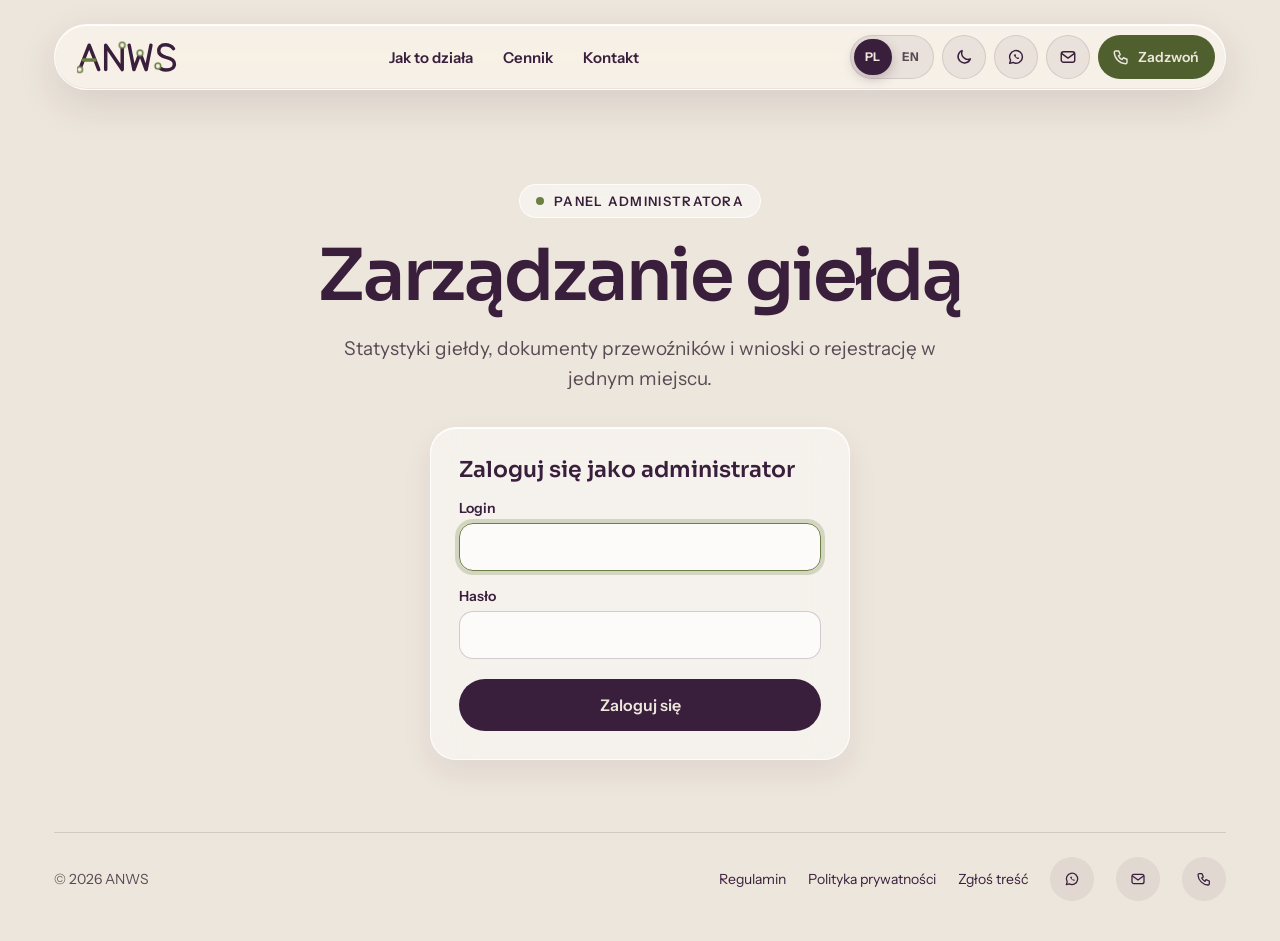
==== admin.html @ ff931a3f "Pilne zlecenia: automatycznie przy wyjeździe < 24 h od dodania, SMS + e-mail do przewoźników, alarm " ====
<!doctype html>
<html lang="pl">
<head>
<meta charset="utf-8">
<meta name="viewport" content="width=device-width, initial-scale=1">
<title>Panel administratora — ANWS</title>
<meta name="description" content="Panel administratora ANWS.">
<meta name="robots" content="noindex, nofollow">
<meta name="theme-color" content="#EDE6DC">
<link rel="icon" href="favicon.svg" type="image/svg+xml">
<script>
/* motyw i język ustawiamy przed pierwszym malowaniem, żeby strona nie „mrugała” */
(function () {
  var d = document.documentElement, theme = 'light', lang = 'pl';
  d.classList.add('js');
  try {
    var st = localStorage.getItem('anws-theme');
    theme = st || (matchMedia('(prefers-color-scheme: dark)').matches ? 'dark' : 'light');
    lang = localStorage.getItem('anws-lang') || 'pl';
  } catch (e) {}
  d.dataset.theme = theme;
  d.lang = lang;
  var m = document.querySelector('meta[name="theme-color"]');
  if (m) m.content = theme === 'dark' ? '#0F1013' : '#EDE6DC';
})();
</script>
<link rel="preconnect" href="https://fonts.googleapis.com">
<link rel="preconnect" href="https://fonts.gstatic.com" crossorigin>
<link rel="stylesheet" href="https://fonts.googleapis.com/css2?family=Sora:wght@500;600;700&family=Instrument+Sans:wght@400;500;600&display=swap">
<link rel="stylesheet" href="css/style.css?v=202610142103">
</head>
<body data-title-key="legal.adminTitle">
<a class="skip" href="#tresc" data-i18n="skip">Przejdź do treści</a>

<div class="page">

  <!-- tło -->
  <div class="bg" aria-hidden="true">
    <!-- tryb ciemny: zorza -->
    <div class="aurora">
      <div class="blob b1"></div>
      <div class="blob b2"></div>
      <div class="blob b3"></div>
      <div class="grid-bg"></div>
    </div>

    <svg class="bg-desktop" viewBox="0 0 1440 1700" preserveAspectRatio="xMidYMin slice">
      <path d="M-60 120 C 240 40, 420 200, 720 90 S 1180 20, 1520 130" class="route-dots" stroke-opacity=".14"></path>
      <path d="M-60 760 C 200 640, 380 860, 650 720 S 1010 420, 1190 520 S 1420 360, 1520 300" class="route-dots" stroke-opacity=".16"></path>
      <path class="flow" d="M-60 760 C 200 640, 380 860, 650 720 S 1010 420, 1190 520 S 1420 360, 1520 300" fill="none" stroke-width="3" stroke-linecap="round" stroke-dasharray="60 180"></path>
      <path d="M-60 1520 C 300 1440, 520 1600, 860 1500 S 1260 1400, 1520 1480" class="route-dots" stroke-opacity=".12"></path>
      <circle class="pulse p1" cx="650" cy="720" r="7" fill="none" stroke-width="2"></circle>
      <circle class="pulse p2" cx="1190" cy="520" r="7" fill="none" stroke-width="2"></circle>
      <circle class="stop-bg" cx="650" cy="720" r="6" stroke-width="3"></circle>
      <circle class="stop-bg" cx="1190" cy="520" r="6" stroke-width="3"></circle>
      <g class="bus">
        <rect class="bus-body" x="-19" y="-11" width="38" height="19" rx="5"></rect>
        <rect class="bus-win" x="-15" y="-8" width="25" height="6" rx="2"></rect>
        <rect class="bus-win" x="12" y="-8" width="5" height="9" rx="1.5"></rect>
        <circle class="bus-wheel" cx="-10" cy="8" r="3.6" stroke-width="2"></circle>
        <circle class="bus-wheel" cx="10" cy="8" r="3.6" stroke-width="2"></circle>
        <animateMotion dur="22s" repeatCount="indefinite" rotate="auto" path="M-60 760 C 200 640, 380 860, 650 720 S 1010 420, 1190 520 S 1420 360, 1520 300"></animateMotion>
      </g>
      <g class="bus">
        <rect class="bus2-body" x="-15" y="-9" width="30" height="15" rx="4"></rect>
        <rect class="bus-win" x="-12" y="-6" width="19" height="5" rx="1.5"></rect>
        <circle class="bus2-wheel" cx="-8" cy="6.5" r="3" stroke-width="1.8"></circle>
        <circle class="bus2-wheel" cx="8" cy="6.5" r="3" stroke-width="1.8"></circle>
        <animateMotion dur="30s" begin="-8s" repeatCount="indefinite" rotate="auto" path="M-60 120 C 240 40, 420 200, 720 90 S 1180 20, 1520 130"></animateMotion>
      </g>
    </svg>
    <svg class="bg-mobile" viewBox="0 0 390 844" preserveAspectRatio="xMidYMin slice">
      <path d="M-20 70 C 80 20, 180 120, 260 60 S 360 10, 420 50" class="route-dots" stroke-opacity=".14" stroke-dasharray="1 10"></path>
      <path d="M-20 300 C 90 250, 170 350, 260 280 S 360 220, 420 250" class="route-dots" stroke-opacity=".14" stroke-dasharray="1 10"></path>
      <path class="flow" d="M-20 300 C 90 250, 170 350, 260 280 S 360 220, 420 250" fill="none" stroke-width="2.5" stroke-linecap="round" stroke-dasharray="40 140"></path>
      <g class="bus">
        <rect class="bus-body" x="-13" y="-8" width="26" height="13" rx="3.5"></rect>
        <rect class="bus-win" x="-10" y="-5.5" width="16" height="4" rx="1.5"></rect>
        <circle class="bus-wheel" cx="-7" cy="5.5" r="2.6" stroke-width="1.6"></circle>
        <circle class="bus-wheel" cx="7" cy="5.5" r="2.6" stroke-width="1.6"></circle>
        <animateMotion dur="14s" repeatCount="indefinite" rotate="auto" path="M-20 70 C 80 20, 180 120, 260 60 S 360 10, 420 50"></animateMotion>
      </g>
    </svg>
  </div>

  <div class="wrap">

    <!-- nawigacja (zmniejsza się przy przewijaniu) -->
    <div class="nav-slot">
    <header class="nav drop" id="nav">
      <a href="index.html" class="brand" aria-label="ANWS — strona główna" data-i18n-aria="brand">
        <svg class="logo" viewBox="0 0 230 80" aria-hidden="true">
          <g class="draw" fill="none" stroke-width="8" stroke-linecap="round" stroke-linejoin="round">
            <path class="d1" pathLength="100" d="M6 68 L28 12 L50 68"></path>
            <path class="d2" pathLength="100" d="M66 68 V12 L104 68 V12"></path>
            <path class="d3" pathLength="100" d="M120 12 L131 68 L145 30 L159 68 L170 12"></path>
            <path class="d4" pathLength="100" d="M222 20 C216 12 208 11 203 11 C193 11 188 17 188 25 C188 35 197 38 205 40 C214 42 224 45 224 55 C224 64 216 69 205 69 C197 69 190 66 186 60"></path>
            <path class="d5" pathLength="100" d="M14.6 46 H41.4"></path>
          </g>
          <circle class="stop s1" cx="6" cy="68" r="6.5"></circle>
          <circle class="stop s2" cx="104" cy="12" r="6.5"></circle>
          <circle class="stop s3" cx="145" cy="30" r="6.5"></circle>
          <circle class="stop s4" cx="186" cy="60" r="6.5"></circle>
        </svg>
      </a>

      <nav class="nav-links" aria-label="Główna" data-i18n-aria="nav.label">
        <a href="index.html#jak-to-dziala" data-i18n="nav.how">Jak to działa</a>
        <a href="cennik.html" data-i18n="nav.pricing">Cennik</a>
        <a href="#kontakt" data-i18n="nav.contact">Kontakt</a>
      </nav>

      <div class="nav-actions">
        <div class="lang-switch" role="group" aria-label="Język" data-i18n-aria="lang.group">
          <span class="lang-thumb" aria-hidden="true"></span>
          <button type="button" lang="pl" data-lang="pl" aria-label="Polski" aria-pressed="true">PL</button>
          <button type="button" lang="en" data-lang="en" aria-label="English" aria-pressed="false">EN</button>
        </div>
        <button type="button" class="ib theme-btn" id="theme-btn" aria-pressed="false" aria-label="Tryb ciemny" data-i18n-aria="theme.label">
          <svg class="i-moon" width="18" height="18" viewBox="0 0 24 24" fill="none" stroke="currentColor" stroke-width="2" stroke-linecap="round" stroke-linejoin="round" aria-hidden="true"><path d="M20.5 14.5A8.5 8.5 0 0 1 9.5 3.5a8.5 8.5 0 1 0 11 11z"></path></svg>
          <svg class="i-sun" width="18" height="18" viewBox="0 0 24 24" fill="none" stroke="currentColor" stroke-width="2" stroke-linecap="round" aria-hidden="true"><circle cx="12" cy="12" r="4"></circle><path d="M12 2.5v2.2M12 19.3v2.2M2.5 12h2.2M19.3 12h2.2M5.3 5.3l1.6 1.6M17.1 17.1l1.6 1.6M5.3 18.7l1.6-1.6M17.1 6.9l1.6-1.6"></path></svg>
        </button>
        <a href="https://wa.me/48884106851" target="_blank" rel="noopener" class="ib social" aria-label="Napisz na WhatsAppie" data-i18n-aria="social.wa"><svg width="18" height="18" viewBox="0 0 24 24" fill="none" stroke="currentColor" stroke-width="1.9" stroke-linecap="round" stroke-linejoin="round" aria-hidden="true"><path d="M3.5 20.5l1.3-4.2A8.5 8.5 0 1 1 8 19.3z"></path><path d="M9 8.6c.2 2.6 3.4 5.8 6 6 .7 0 1.4-.6 1.4-1.2l-1.8-1-.9.7c-.8-.3-1.9-1.4-2.3-2.3l.7-.9-1-1.8c-.7 0-1.4.7-1.4 1.4z" fill="currentColor" stroke="none"></path></svg></a>
        <a href="mailto:" class="ib social" aria-label="Napisz e-mail" data-i18n-aria="social.mail"><svg width="18" height="18" viewBox="0 0 24 24" fill="none" stroke="currentColor" stroke-width="1.9" stroke-linecap="round" stroke-linejoin="round" aria-hidden="true"><rect x="3" y="5" width="18" height="14" rx="3"></rect><path d="M3.8 7.5l8.2 6 8.2-6"></path></svg></a>
        <a href="tel:+48884106851" class="ib call" aria-label="Zadzwoń do ANWS" data-i18n-aria="call.aria">
          <svg class="ring" width="18" height="18" viewBox="0 0 24 24" fill="none" stroke="currentColor" stroke-width="1.9" stroke-linecap="round" stroke-linejoin="round" aria-hidden="true"><path d="M5 4h4l2 5-2.5 1.5a11 11 0 0 0 5 5L15 13l5 2v4a2 2 0 0 1-2 2A16 16 0 0 1 3 6a2 2 0 0 1 2-2"></path></svg>
          <span class="phone-num" data-i18n="call.btn">Zadzwoń</span>
        </a>
        <button type="button" class="menu-btn ib" aria-label="Otwórz menu" aria-expanded="false" aria-controls="menu">
          <svg width="20" height="20" viewBox="0 0 24 24" fill="none" stroke="currentColor" stroke-width="2.2" stroke-linecap="round" aria-hidden="true"><path class="m1" d="M4 8h16"></path><path class="m2" d="M4 16h16"></path></svg>
        </button>
      </div>

      <div class="menu" id="menu" hidden>
        <a href="index.html#jak-to-dziala" data-i18n="nav.how">Jak to działa</a>
        <a href="cennik.html" data-i18n="nav.pricing">Cennik</a>
        <a href="#kontakt" data-i18n="nav.contact">Kontakt</a>
        <a href="tel:+48884106851"><span data-i18n="menu.call">Zadzwoń:</span>&nbsp;+48 884 106 851</a>
        <div class="menu-social">
          <a href="https://wa.me/48884106851" target="_blank" rel="noopener" aria-label="Napisz na WhatsAppie" data-i18n-aria="social.wa"><svg width="18" height="18" viewBox="0 0 24 24" fill="none" stroke="currentColor" stroke-width="1.9" stroke-linecap="round" stroke-linejoin="round" aria-hidden="true"><path d="M3.5 20.5l1.3-4.2A8.5 8.5 0 1 1 8 19.3z"></path><path d="M9 8.6c.2 2.6 3.4 5.8 6 6 .7 0 1.4-.6 1.4-1.2l-1.8-1-.9.7c-.8-.3-1.9-1.4-2.3-2.3l.7-.9-1-1.8c-.7 0-1.4.7-1.4 1.4z" fill="currentColor" stroke="none"></path></svg></a>
          <a href="mailto:" aria-label="Napisz e-mail" data-i18n-aria="social.mail"><svg width="18" height="18" viewBox="0 0 24 24" fill="none" stroke="currentColor" stroke-width="1.9" stroke-linecap="round" stroke-linejoin="round" aria-hidden="true"><rect x="3" y="5" width="18" height="14" rx="3"></rect><path d="M3.8 7.5l8.2 6 8.2-6"></path></svg></a>
        </div>
      </div>
    </header>
    </div>

    <main id="tresc" class="admin-main">
      <section class="p-hero admin-hero">
        <span class="badge"><span class="live" aria-hidden="true"></span><span data-i18n="adm.badge">Panel administratora</span></span>
        <h1 class="p-title" data-i18n="adm.title">Zarządzanie giełdą</h1>
        <p class="lead p-lead" data-i18n="adm.lead">Statystyki giełdy, dokumenty przewoźników i wnioski o rejestrację w jednym miejscu.</p>
      </section>

      <div class="admin-card admin-login" id="admin-login" hidden>
        <h2 data-i18n="adm.loginTitle">Zaloguj się jako administrator</h2>
        <form id="admin-form" class="auth-form" novalidate>
          <div class="field">
            <label for="adm-login" data-i18n="auth.login">Login</label>
            <input id="adm-login" type="text" autocomplete="username" autocapitalize="none" spellcheck="false" required>
          </div>
          <div class="field">
            <label for="adm-pass" data-i18n="auth.password">Hasło</label>
            <input id="adm-pass" type="password" autocomplete="current-password" required>
          </div>
          <p class="field-err" id="adm-err" role="alert" hidden></p>
          <button type="submit" class="call-btn call-btn-primary auth-submit"><span class="spinner" aria-hidden="true"></span><span class="auth-submit-label" data-i18n="auth.submit">Zaloguj się</span></button>
        </form>
      </div>

      <div class="admin-panel" id="admin-panel" hidden>
        <div class="admin-bar">
          <div class="admin-tabs admin-views" role="tablist" aria-label="Widok panelu" data-i18n-aria="adm.views">
            <button type="button" role="tab" id="tab-stats" aria-controls="view-stats" aria-selected="true" data-view="stats"><span data-i18n="adm.vStats">Statystyki</span></button>
            <button type="button" role="tab" id="tab-regs" aria-controls="view-regs" aria-selected="false" data-view="regs"><span data-i18n="adm.vRegs">Wnioski o rejestrację</span> <b id="cnt-pending-top">0</b></button>
          </div>
          <div class="admin-who"><span id="adm-who"></span> <button type="button" class="sub-logout" id="adm-logout" data-i18n="sub.logout">Wyloguj się</button></div>
        </div>
        <p class="adm-warn" id="adm-warn" role="status" hidden>
          <span data-i18n="adm.warn1">Używasz domyślnego hasła</span> <b>admin</b>. <span data-i18n="adm.warn2">Zmień je poniżej w sekcji „Zmiana hasła administratora”.</span>
        </p>
        <p class="sr-only" id="adm-live" aria-live="polite"></p>

        <!-- statystyki giełdy -->
        <section class="st-view" id="view-stats" role="tabpanel" aria-labelledby="tab-stats"></section>

        <!-- wnioski o rejestrację -->
        <section id="view-regs" role="tabpanel" aria-labelledby="tab-regs" hidden>
          <div class="admin-tabs" role="group" aria-label="Filtr wniosków" data-i18n-aria="adm.filter">
            <button type="button" data-filter="pending" aria-pressed="true"><span data-i18n="adm.tabPending">Oczekujące</span> <b id="cnt-pending">0</b></button>
            <button type="button" data-filter="approved" aria-pressed="false"><span data-i18n="adm.tabApproved">Zaakceptowane</span> <b id="cnt-approved">0</b></button>
            <button type="button" data-filter="rejected" aria-pressed="false"><span data-i18n="adm.tabRejected">Odrzucone</span> <b id="cnt-rejected">0</b></button>
          </div>
          <div class="reg-list" id="reg-list"></div>
        </section>

        <section class="admin-card outbox" aria-labelledby="ob-title">
          <h2 id="ob-title" data-i18n="adm.outbox">Skrzynka nadawcza</h2>
          <p class="field-help" data-i18n="adm.outboxHelp">E-maile, które wyśle serwer po podłączeniu poczty (do administratora o nowym wniosku i do klienta o decyzji).</p>
          <ul class="ob-list" id="ob-list"></ul>
        </section>

        <section class="admin-card pw-card" id="pw" aria-labelledby="pw-title">
          <h2 id="pw-title" data-i18n="adm.pwTitle">Zmiana hasła administratora</h2>
          <form id="pw-form" class="auth-form pw-form" novalidate>
            <div class="field">
              <label for="pw-current" data-i18n="adm.pwCurrent">Obecne hasło</label>
              <input id="pw-current" type="password" autocomplete="current-password" required>
            </div>
            <div class="field">
              <label for="pw-new" data-i18n="adm.pwNew">Nowe hasło</label>
              <input id="pw-new" type="password" autocomplete="new-password" required aria-describedby="pw-help">
              <p class="field-help" id="pw-help" data-i18n="reg.passHelp">Min. 8 znaków, w tym litera i cyfra.</p>
            </div>
            <div class="field">
              <label for="pw-repeat" data-i18n="adm.pwRepeat">Powtórz nowe hasło</label>
              <input id="pw-repeat" type="password" autocomplete="new-password" required>
            </div>
            <p class="field-err" id="pw-err" role="alert" hidden></p>
            <p class="pw-ok" id="pw-ok" role="status" hidden data-i18n="adm.pwOk">Hasło zostało zmienione.</p>
            <button type="submit" class="call-btn call-btn-primary auth-submit"><span class="spinner" aria-hidden="true"></span><span class="auth-submit-label" data-i18n="adm.pwSubmit">Zmień hasło</span></button>
          </form>
        </section>
      </div>
    </main>

    <!-- stopka -->
    <footer class="footer" id="kontakt">
      <a href="admin.html" class="footer-copy">© 2026 ANWS</a>
      <div class="footer-links">
        <a href="regulamin.html" data-i18n="footer.terms">Regulamin</a>
        <a href="polityka-prywatnosci.html" data-i18n="footer.privacy">Polityka prywatności</a>
        <a href="regulamin.html#zgloszenia" data-i18n="footer.report">Zgłoś treść</a>
        <a href="https://wa.me/48884106851" target="_blank" rel="noopener" class="ib" aria-label="Napisz na WhatsAppie" data-i18n-aria="social.wa"><svg width="16" height="16" viewBox="0 0 24 24" fill="none" stroke="currentColor" stroke-width="1.9" stroke-linecap="round" stroke-linejoin="round" aria-hidden="true"><path d="M3.5 20.5l1.3-4.2A8.5 8.5 0 1 1 8 19.3z"></path><path d="M9 8.6c.2 2.6 3.4 5.8 6 6 .7 0 1.4-.6 1.4-1.2l-1.8-1-.9.7c-.8-.3-1.9-1.4-2.3-2.3l.7-.9-1-1.8c-.7 0-1.4.7-1.4 1.4z" fill="currentColor" stroke="none"></path></svg></a>
        <a href="mailto:" class="ib" aria-label="Napisz e-mail" data-i18n-aria="social.mail"><svg width="16" height="16" viewBox="0 0 24 24" fill="none" stroke="currentColor" stroke-width="1.9" stroke-linecap="round" stroke-linejoin="round" aria-hidden="true"><rect x="3" y="5" width="18" height="14" rx="3"></rect><path d="M3.8 7.5l8.2 6 8.2-6"></path></svg></a>
        <a href="tel:+48884106851" class="ib call" aria-label="Zadzwoń do ANWS" data-i18n-aria="call.aria"><svg width="16" height="16" viewBox="0 0 24 24" fill="none" stroke="currentColor" stroke-width="1.9" stroke-linecap="round" stroke-linejoin="round" aria-hidden="true"><path d="M5 4h4l2 5-2.5 1.5a11 11 0 0 0 5 5L15 13l5 2v4a2 2 0 0 1-2 2A16 16 0 0 1 3 6a2 2 0 0 1 2-2"></path></svg></a>
      </div>
    </footer>
  </div>
</div>

<!-- okienko „Zadzwoń” na komputerze: numer, kod QR, osoba do kontaktu -->
<dialog class="call-dlg" id="call-dialog" aria-labelledby="call-name">
  <div class="call-panel">
    <button type="button" class="call-x" data-call-close aria-label="Zamknij" data-i18n-aria="call.close">
      <svg width="18" height="18" viewBox="0 0 24 24" fill="none" stroke="currentColor" stroke-width="2.2" stroke-linecap="round" aria-hidden="true"><path d="M6 6l12 12M18 6 6 18"></path></svg>
    </button>
    <div class="call-who">
      <span class="call-avatar" aria-hidden="true">DS</span>
      <div>
        <p class="call-label" data-i18n="call.label">Osoba do kontaktu</p>
        <h2 class="call-name" id="call-name">Daria Skowronek</h2>
      </div>
    </div>
    <a class="call-num" href="tel:+48884106851">+48 884 106 851</a>
    <div class="call-qr-wrap">
      <div class="call-qr" id="call-qr" aria-hidden="true"></div>
      <p class="call-hint" data-i18n="call.qr">Zeskanuj aparatem telefonu — od razu wybierze numer.</p>
    </div>
    <div class="call-row">
      <a class="call-btn call-btn-primary" href="tel:+48884106851" data-direct>
        <svg width="18" height="18" viewBox="0 0 24 24" fill="none" stroke="currentColor" stroke-width="1.9" stroke-linecap="round" stroke-linejoin="round" aria-hidden="true"><path d="M5 4h4l2 5-2.5 1.5a11 11 0 0 0 5 5L15 13l5 2v4a2 2 0 0 1-2 2A16 16 0 0 1 3 6a2 2 0 0 1 2-2"></path></svg>
        <span data-i18n="call.app">Zadzwoń przez aplikację</span>
      </a>
      <button type="button" class="call-btn call-btn-ghost" data-call-copy>
        <svg width="18" height="18" viewBox="0 0 24 24" fill="none" stroke="currentColor" stroke-width="2" stroke-linecap="round" stroke-linejoin="round" aria-hidden="true"><rect x="9" y="9" width="11" height="11" rx="2.5"></rect><path d="M5 15V6.5A2.5 2.5 0 0 1 7.5 4H15"></path></svg>
        <span data-i18n="call.copy">Kopiuj numer</span>
      </button>
    </div>
  </div>
</dialog>

<script src="js/i18n.js?v=202610142103"></script>
<script src="js/auth.js?v=202610142103"></script>
<script src="js/orders.js?v=202610142103"></script>
<script src="js/main.js?v=202610142103" defer></script>
<script src="js/admin.js?v=202610142103" defer></script>
</body>
</html>
---- css/style.css ----
/* ANWS — strona główna (motyw jasny/beżowy + ciemny) */

:root {
  color-scheme: light;

  --bg: #EDE6DC;
  --bg-soft: #F4EFE8;
  --ink: #3A1F3D;
  --ink-deep: #1F0F21;
  --ink-muted: #5A4A55;
  --accent: #6B7F42;          /* linie, kropki */
  --accent-text: #4F5F2E;     /* akcent w tekście */
  --focus: #3A1F3D;

  --glass: rgba(255, 255, 255, 0.42);
  --glass-border: rgba(255, 255, 255, 0.75);
  --glass-shadow: inset 0 1px 0 #fff, inset 0 -1px 0 rgba(58, 31, 61, 0.06), 0 14px 40px rgba(58, 31, 61, 0.12);
  --menu-bg: rgba(244, 239, 232, 0.97);
  --line: rgba(58, 31, 61, 0.14);

  --ib-bg: rgba(58, 31, 61, 0.07);
  --ib-border: rgba(58, 31, 61, 0.12);
  --ib-hover: rgba(58, 31, 61, 0.14);
  --call-bg: #4F5F2E;
  --call-hover: #3E4C22;
  --call-ink: #EDE6DC;
  --call-border: transparent;
  --btn-bg: #3A1F3D;
  --btn-ink: #EDE6DC;
  --btn-hover: #1F0F21;

  --badge-bg: rgba(255, 255, 255, 0.45);
  --badge-border: rgba(255, 255, 255, 0.8);

  --tile1: #3A1F3D;
  --tile2: #4A5A2B;
  --tile3: #6B4E3D;
  --tile-border: rgba(255, 255, 255, 0.13);
  --tile-shadow: 0 28px 56px rgba(58, 31, 61, 0.24);
  --tile-shadow-hover: 0 40px 70px rgba(58, 31, 61, .32);
  --tile-ink: #EDE6DC;
  --tile-muted: #E6DDDF;
  --cta-bg: #EDE6DC;
  --cta1: #3A1F3D;
  --cta2: #2F3A1B;
  --cta3: #4A3328;
  --bubble-olive: #6B7F42;
  --bubble-brown: #6B4E3D;
  --title-accent: #6B4E3D;   /* „przewozowe” w tytule — brąz kafelka „Pilne przewozy!” */
  --bubble-gold: #A8793F;

  --step-bg: rgba(255, 255, 255, 0.45);
  --step-border: rgba(255, 255, 255, 0.85);
  --step-shadow: inset 0 1px 0 #fff, 0 12px 30px rgba(58, 31, 61, 0.08);
  --step-dot-bg: #EDE6DC;
  --step-dot-border: #3A1F3D;
  --step-dot-hover-bg: #3A1F3D;
  --step-dot-hover-ink: #EDE6DC;
  --band-bg: transparent;

  --bus: #3A1F3D;
  --bus2: #6B4E3D;
  --bus-win: #EDE6DC;
  --flow: #6B7F42;
  --flow-op: 1;
  --road: #3A1F3D;
  --road-dash: #EDE6DC;

  --cursor: #6B7F42;
  --cursor-glow: rgba(107, 127, 66, 0.65);
  --cursor-ring: rgba(107, 127, 66, 0.55);
  --cursor-ring-bg: rgba(107, 127, 66, 0.14);

  --qr-ink: #1F0F21;

  --ln-a: #3A1F3D;
  --ln-a-ink: #EDE6DC;
  --ln-b: #6B7F42;
  --ln-b-badge: #4F5F2E;
  --ln-b-ink: #F4EFE8;
  --ln-trunk: #8C7B86;
  --tk-a: #4A5A2B;
  --tk-b: #3A1F3D;
  --tk-shadow: rgba(58, 31, 61, .28);
  --stamp: #A8793F;

  --input-bg: rgba(255, 255, 255, 0.7);
  --input-border: rgba(58, 31, 61, 0.22);
  --input-border-hover: rgba(58, 31, 61, 0.4);
  --input-ring: rgba(107, 127, 66, 0.25);
  --err-ink: #A3322A;
  --err-bg: rgba(163, 50, 42, 0.08);
  --err-border: rgba(163, 50, 42, 0.25);
  --err-ring: rgba(163, 50, 42, 0.18);
  --ok-ink: #3F6B2A;
  --ok-bg: rgba(63, 107, 42, 0.1);
  --ok-border: rgba(63, 107, 42, 0.28);

  --ease-out: cubic-bezier(.2, .8, .2, 1);
  --ease-spring: cubic-bezier(.3, 1.6, .5, 1);
  --font-display: 'Sora', sans-serif;
  --font-body: 'Instrument Sans', system-ui, sans-serif;
  --blur: 24px;
}

:root[data-theme="dark"] {
  color-scheme: dark;

  --bg: #0F1013;
  --bg-soft: #1B1D22;
  --ink: #F5F2ED;
  --ink-deep: #FFFFFF;
  --ink-muted: #C2C4CB;
  --accent: #B5C77F;
  --accent-text: #B5C77F;
  --focus: #B5C77F;

  --glass: rgba(27, 29, 34, 0.5);
  --glass-border: rgba(245, 242, 237, 0.14);
  --glass-shadow: inset 0 1px 0 rgba(255, 255, 255, 0.18), 0 16px 48px rgba(0, 0, 0, 0.45);
  --menu-bg: rgba(27, 29, 34, 0.97);
  --line: rgba(245, 242, 237, 0.12);

  --ib-bg: rgba(245, 242, 237, 0.08);
  --ib-border: rgba(245, 242, 237, 0.14);
  --ib-hover: rgba(245, 242, 237, 0.2);
  --call-bg: rgba(107, 127, 66, 0.4);
  --call-hover: rgba(107, 127, 66, 0.6);
  --call-ink: #F5F2ED;
  --call-border: rgba(181, 199, 127, 0.4);
  --btn-bg: #EDE6DC;
  --btn-ink: #1B1D22;
  --btn-hover: #FFFFFF;

  --badge-bg: rgba(245, 242, 237, 0.06);
  --badge-border: rgba(245, 242, 237, 0.14);

  --tile1: rgba(58, 31, 61, 0.62);
  --tile2: rgba(107, 127, 66, 0.3);
  --tile3: rgba(107, 78, 61, 0.5);
  --tile-border: rgba(245, 242, 237, 0.18);
  --tile-shadow: inset 0 1px 0 rgba(255, 255, 255, 0.3), 0 30px 60px rgba(0, 0, 0, 0.45);
  --tile-shadow-hover: inset 0 1px 0 rgba(255, 255, 255, .45), 0 40px 80px rgba(0, 0, 0, .55);
  --tile-ink: #F5F2ED;
  --tile-muted: #D6D7DC;
  --cta1: #3A1F3D;
  --cta2: #2F3A1B;
  --cta3: #4A3328;

  --step-bg: rgba(27, 29, 34, 0.55);
  --step-border: rgba(245, 242, 237, 0.1);
  --step-shadow: none;
  --step-dot-bg: rgba(107, 127, 66, 0.35);
  --step-dot-border: #B5C77F;
  --step-dot-hover-bg: #6B7F42;
  --step-dot-hover-ink: #F5F2ED;
  --band-bg: rgba(27, 29, 34, 0.35);

  --bus: #F5F2ED;
  --bus2: #C9A58D;
  --title-accent: #C9A58D;
  --bus-win: #1B1D22;
  --flow: #B5C77F;
  --flow-op: .55;
  --road: #2B2E36;
  --road-dash: #B5C77F;

  --cursor: #B5C77F;
  --cursor-glow: rgba(181, 199, 127, 0.6);
  --cursor-ring: rgba(181, 199, 127, 0.5);
  --cursor-ring-bg: rgba(181, 199, 127, 0.12);

  --ln-a: #C79BCB;
  --ln-a-ink: #1B1D22;
  --ln-b: #B5C77F;
  --ln-b-badge: #B5C77F;
  --ln-b-ink: #1B1D22;
  --ln-trunk: #7E828C;
  --tk-a: #2F3A1F;
  --tk-b: #2E1B31;
  --tk-shadow: rgba(0, 0, 0, .55);
  --stamp: #E9C98A;

  --input-bg: rgba(15, 16, 19, 0.6);
  --input-border: rgba(245, 242, 237, 0.18);
  --input-border-hover: rgba(245, 242, 237, 0.32);
  --input-ring: rgba(181, 199, 127, 0.22);
  --err-ink: #F2958C;
  --err-bg: rgba(242, 149, 140, 0.1);
  --err-border: rgba(242, 149, 140, 0.3);
  --err-ring: rgba(242, 149, 140, 0.18);
  --ok-ink: #9FCB7F;
  --ok-bg: rgba(159, 203, 127, 0.12);
  --ok-border: rgba(159, 203, 127, 0.32);
}

*, *::before, *::after { box-sizing: border-box; }
html { scroll-behavior: smooth; }

body {
  margin: 0;
  background: var(--bg);
  color: var(--ink);
  font-family: var(--font-body);
  -webkit-font-smoothing: antialiased;
  transition: background-color .4s, color .4s;
}

a { color: var(--ink); }
a:hover { color: var(--ink-deep); }
h1, h2, h3, p, ol, ul { margin: 0; }

.sr-only {
  position: absolute; width: 1px; height: 1px; padding: 0; margin: -1px;
  overflow: hidden; clip: rect(0 0 0 0); white-space: nowrap; border: 0;
}

.skip {
  position: absolute; left: 16px; top: -60px; z-index: 100;
  padding: 10px 18px; border-radius: 999px;
  background: var(--btn-bg); color: var(--btn-ink); font-weight: 600; text-decoration: none;
  transition: top .2s;
}
.skip:focus { top: 16px; color: var(--btn-ink); }

:focus-visible { outline: 3px solid var(--focus); outline-offset: 4px; }

/* ---------- układ ---------- */

.page { position: relative; min-height: 100vh; overflow: clip; }

.wrap {
  position: relative;
  max-width: 1220px;
  margin: 0 auto;
  padding: 24px 24px 40px;
  display: flex;
  flex-direction: column;
  gap: 72px;
}
main { display: flex; flex-direction: column; gap: 72px; }

/* ---------- tło ---------- */

.bg { position: absolute; inset: 0; pointer-events: none; }
.bg svg { position: absolute; left: 0; top: 0; width: 100%; }
.bg-desktop { height: 1700px; }
.bg-mobile { display: none; height: 844px; }

.route-dots { fill: none; stroke: var(--ink); stroke-width: 2; stroke-linecap: round; stroke-dasharray: 1 12; }
.flow { stroke: var(--flow); stroke-opacity: var(--flow-op); }
@keyframes flow { to { stroke-dashoffset: -240; } }
.flow { animation: flow 6s linear infinite; }

.pulse { stroke: var(--accent); transform-box: fill-box; transform-origin: center; animation: pulse 2.6s ease-out infinite; }
.pulse.p2 { animation-delay: 1.3s; }
@keyframes pulse { 0% { transform: scale(1); opacity: .9; } 100% { transform: scale(3.4); opacity: 0; } }
.stop-bg { fill: var(--bg); stroke: var(--accent); transition: fill .4s; }

.bus-body { fill: var(--bus); }
.bus-win { fill: var(--bus-win); }
.bus-wheel { fill: var(--bus-win); stroke: var(--bus); }
.bus2-body { fill: var(--bus2); }
.bus2-wheel { fill: var(--bus-win); stroke: var(--bus2); }

/* zorza — tylko w trybie ciemnym */
.aurora { position: absolute; inset: 0; opacity: 0; transition: opacity .6s; }
:root[data-theme="dark"] .aurora { opacity: 1; }
.blob { position: absolute; border-radius: 50%; }
.b1 { width: 640px; height: 640px; right: -160px; top: -220px; background: #6B7F42; opacity: .5; filter: blur(120px); animation: drift1 22s ease-in-out infinite; }
.b2 { width: 600px; height: 600px; left: -220px; top: 260px; background: #3A1F3D; opacity: .95; filter: blur(110px); animation: drift2 26s ease-in-out infinite; }
.b3 { width: 520px; height: 520px; left: 38%; top: 520px; background: #6B4E3D; opacity: .5; filter: blur(130px); animation: drift3 30s ease-in-out infinite; }
@keyframes drift1 { 0%, 100% { transform: translate(0, 0) scale(1); } 50% { transform: translate(-160px, 120px) scale(1.18); } }
@keyframes drift2 { 0%, 100% { transform: translate(0, 0) scale(1); } 50% { transform: translate(180px, -90px) scale(1.12); } }
@keyframes drift3 { 0%, 100% { transform: translate(0, 0) scale(1); } 33% { transform: translate(120px, 80px) scale(.9); } 66% { transform: translate(-100px, 40px) scale(1.1); } }
.grid-bg {
  position: absolute; inset: 0;
  background-image: radial-gradient(rgba(245, 242, 237, .08) 1px, transparent 1px);
  background-size: 28px 28px;
  -webkit-mask-image: radial-gradient(ellipse 70% 55% at 50% 25%, #000 20%, transparent 75%);
  mask-image: radial-gradient(ellipse 70% 55% at 50% 25%, #000 20%, transparent 75%);
}

/* ---------- wejścia ---------- */

@keyframes rise { from { opacity: 0; transform: translateY(32px); filter: blur(10px); } to { opacity: 1; transform: none; filter: blur(0); } }
@keyframes dropin { from { opacity: 0; transform: translateY(-36px) scale(.96); } to { opacity: 1; transform: none; } }
.drop { opacity: 0; animation: dropin .9s var(--ease-out) .1s forwards; }
.in { opacity: 0; animation: rise 1s var(--ease-out) forwards; }
.t1 { animation-delay: .25s; } .t2 { animation-delay: .4s; } .t3 { animation-delay: .55s; }
.t4 { animation-delay: .75s; } .t5 { animation-delay: .9s; } .t6 { animation-delay: 1.05s; } .t7 { animation-delay: 1.2s; }

/* ---------- logo rysowane linią ---------- */

.logo { width: var(--logo-w, 100px); height: auto; display: block; transition: width .35s var(--ease-out); }
.logo g { stroke: var(--ink); transition: stroke .4s; }
.logo .d5 { stroke: var(--accent); }
@keyframes draw { to { stroke-dashoffset: 0; } }
@keyframes pop { 0% { transform: scale(0); } 70% { transform: scale(1.25); } 100% { transform: scale(1); } }
.draw path { stroke-dasharray: 100; stroke-dashoffset: 100; animation: draw 1.1s cubic-bezier(.6, 0, .2, 1) forwards; }
.draw .d2 { animation-delay: .25s; } .draw .d3 { animation-delay: .5s; } .draw .d4 { animation-delay: .75s; } .draw .d5 { animation-delay: 1.05s; }
.stop {
  fill: var(--bg-soft); stroke: var(--accent); stroke-width: 3.5;
  transform-box: fill-box; transform-origin: center; transform: scale(0);
  animation: pop .5s ease-out forwards;
}
.s1 { animation-delay: 1.3s; } .s2 { animation-delay: 1.42s; } .s3 { animation-delay: 1.54s; } .s4 { animation-delay: 1.66s; }

/* ---------- nawigacja ---------- */

/* Slot ma stałą wysokość, więc zmniejszanie menu nie przesuwa treści pod nim. */
.nav-slot { position: sticky; top: 12px; z-index: 20; height: 64px; }

.nav {
  --btn: 44px;
  position: relative;
  width: 100%;
  margin: 0 auto;
  display: flex; align-items: center; justify-content: space-between; gap: 16px;
  padding: 10px 10px 10px 22px;
  border-radius: 999px;
  background: var(--glass);
  -webkit-backdrop-filter: blur(var(--blur)) saturate(170%);
  backdrop-filter: blur(var(--blur)) saturate(170%);
  border: 1px solid var(--glass-border);
  box-shadow: var(--glass-shadow);
  transition: width .4s var(--ease-out), padding .4s var(--ease-out), box-shadow .4s, background-color .4s, border-color .4s;
}
.nav.is-compact {
  --btn: 36px;
  --logo-w: 74px;
  width: min(100%, 1000px);
  padding: 5px 5px 5px 18px;
  gap: 12px;
}
.nav.is-compact .nav-links { gap: 22px; font-size: 14px; }
.nav.is-compact { box-shadow: var(--glass-shadow), 0 18px 40px rgba(0, 0, 0, 0.1); }

.brand { display: flex; align-items: center; text-decoration: none; }

.nav-links, .ib.call, .login { white-space: nowrap; }
.nav-links { display: flex; gap: 30px; font-size: 15px; font-weight: 600; transition: gap .4s, font-size .4s; }
.nav-links a { position: relative; text-decoration: none; }
.nav-links a::after {
  content: ""; position: absolute; left: 0; right: 0; bottom: -6px; height: 2px; border-radius: 2px;
  background: var(--accent-text); transform: scaleX(0); transform-origin: left; transition: transform .3s;
}
.nav-links a:hover::after { transform: scaleX(1); }

.nav-actions { display: flex; align-items: center; gap: 8px; }

.ib {
  display: grid; place-items: center;
  width: var(--btn, 44px); height: var(--btn, 44px); padding: 0;
  border-radius: 50%;
  background: var(--ib-bg);
  border: 1px solid var(--ib-border);
  color: var(--ink);
  font: 600 13px/1 var(--font-body);
  letter-spacing: .04em;
  cursor: pointer;
  transition: transform .25s var(--ease-out), background .25s, width .4s var(--ease-out), height .4s var(--ease-out);
}
.ib:hover { transform: translateY(-2px) scale(1.07); background: var(--ib-hover); color: var(--ink); }

.ib.call {
  display: flex; align-items: center; gap: 8px;
  width: auto; padding: 0 15px 0 13px;
  border-radius: 999px; border-color: var(--call-border);
  background: var(--call-bg); color: var(--call-ink);
  text-decoration: none; font-size: 14px; font-weight: 600; letter-spacing: 0;
}
.ib.call:hover { background: var(--call-hover); color: var(--call-ink); }

@keyframes ring { 0%, 76%, 100% { transform: rotate(0); } 80% { transform: rotate(-16deg); } 84% { transform: rotate(14deg); } 88% { transform: rotate(-10deg); } 92% { transform: rotate(6deg); } }
.ring { transform-origin: 50% 50%; animation: ring 4.5s ease-in-out infinite; }

/* przełącznik języka PL | EN: obie opcje widoczne, aktywna na suwaku */
.lang-switch {
  position: relative; display: inline-grid; grid-template-columns: 1fr 1fr;
  height: var(--btn, 44px); padding: 3px;
  border-radius: 999px; background: var(--ib-bg); border: 1px solid var(--ib-border);
  transition: height .4s var(--ease-out);
}
.lang-switch button {
  position: relative; z-index: 1; min-width: 38px; padding: 0 8px;
  border: 0; border-radius: 999px; background: none; cursor: pointer;
  font: 700 12px/1 var(--font-body); letter-spacing: .06em; color: var(--ink-muted);
  transition: color .3s;
}
.lang-switch button[aria-pressed="true"] { color: var(--btn-ink); }
.lang-switch button:not([aria-pressed="true"]):hover { color: var(--ink); }
.lang-thumb {
  position: absolute; top: 3px; bottom: 3px; left: 3px; width: calc(50% - 3px);
  border-radius: 999px; background: var(--btn-bg);
  box-shadow: 0 4px 12px rgba(58, 31, 61, .25);
  transition: transform .4s var(--ease-spring);
}
:root[lang="en"] .lang-thumb { transform: translateX(100%); }

/* przełącznik motywu: księżyc w jasnym, słońce w ciemnym */
.theme-btn .i-sun { display: none; }
:root[data-theme="dark"] .theme-btn .i-sun { display: block; }
:root[data-theme="dark"] .theme-btn .i-moon { display: none; }
.theme-btn svg { transition: transform .5s var(--ease-spring); }
.theme-btn:hover svg { transform: rotate(25deg); }

.nav-sep { width: 1px; height: 24px; margin: 0 4px; background: var(--line); }

.login {
  display: inline-flex; align-items: center;
  min-height: var(--btn, 44px); padding: 0 20px;
  border-radius: 999px;
  background: var(--btn-bg); color: var(--btn-ink);
  font-weight: 600; font-size: 15px; text-decoration: none;
  transition: transform .25s, box-shadow .25s, min-height .4s var(--ease-out);
}
.login:hover { color: var(--btn-ink); transform: translateY(-1px); box-shadow: 0 10px 24px rgba(58, 31, 61, .28); }

.menu-btn { display: none; border: 0; background: var(--btn-bg); color: var(--btn-ink); }
.menu-btn:hover { background: var(--btn-hover); color: var(--btn-ink); }
.menu-btn path { transition: transform .3s var(--ease-out); transform-origin: 12px 12px; }
.menu-btn[aria-expanded="true"] .m1 { transform: translateY(4px) rotate(45deg); }
.menu-btn[aria-expanded="true"] .m2 { transform: translateY(-4px) rotate(-45deg); }

.menu {
  position: absolute; top: calc(100% + 10px); right: 0;
  width: min(320px, 100%);
  display: flex; flex-direction: column; gap: 4px;
  padding: 10px;
  border-radius: 28px;
  background: var(--menu-bg);
  -webkit-backdrop-filter: blur(var(--blur)) saturate(160%);
  backdrop-filter: blur(var(--blur)) saturate(160%);
  border: 1px solid var(--glass-border);
  box-shadow: var(--glass-shadow), 0 24px 48px rgba(0, 0, 0, 0.18);
  transform-origin: top right;
  animation: menuin .25s var(--ease-out);
}
.menu[hidden] { display: none; }
@keyframes menuin { from { opacity: 0; transform: translateY(-8px) scale(.97); } to { opacity: 1; transform: none; } }
.menu > a {
  display: flex; align-items: center; min-height: 48px; padding: 0 18px;
  border-radius: 18px; text-decoration: none; font-weight: 600; font-size: 16px;
  transition: background .2s;
}
.menu > a:hover { background: var(--ib-bg); }
.menu .menu-login { justify-content: center; margin-top: 4px; background: var(--btn-bg); color: var(--btn-ink); border-radius: 999px; }
.menu .menu-login:hover { background: var(--btn-hover); color: var(--btn-ink); }
.menu-social { display: none; gap: 8px; padding: 4px 8px; }
.menu-social a {
  display: grid; place-items: center; width: 44px; height: 44px; border-radius: 50%;
  background: var(--ib-bg); color: var(--ink);
}

/* ---------- hero ---------- */

.hero { display: flex; flex-direction: column; align-items: center; gap: 22px; padding-top: 24px; text-align: center; }

.badge {
  display: inline-flex; align-items: center; gap: 10px;
  padding: 8px 16px; border-radius: 999px;
  font-size: 13px; font-weight: 600; letter-spacing: .1em; text-transform: uppercase;
  background: var(--badge-bg);
  border: 1px solid var(--badge-border);
  -webkit-backdrop-filter: blur(16px); backdrop-filter: blur(16px);
}
@keyframes blink { 50% { opacity: .35; } }
.live { width: 8px; height: 8px; border-radius: 50%; background: var(--accent); animation: blink 1.6s ease-in-out infinite; }

/* tytuł: litery wchodzą kolejno, pod spodem rysuje się droga z autobusem */
.title {
  position: relative;
  display: inline-block;
  max-width: 100%;
  font-family: var(--font-display); font-weight: 600;
  font-size: clamp(40px, 6.2vw, 86px); line-height: 1.08; letter-spacing: -0.03em;
}
.js .title-text:not(.is-split) { opacity: 0; }
.title-text { display: block; }
.word { display: inline-block; white-space: nowrap; }
.word-accent { color: var(--title-accent); }
.ch { display: inline-block; transition: transform .35s var(--ease-spring); animation: letter .8s var(--ease-out) backwards; animation-delay: calc(var(--i) * 45ms + 250ms); }
.ch { vertical-align: top; height: 1.25em; line-height: 1.25; }
.ch { overflow: hidden; }
.ch.is-set { animation: none; }

/* rolka po najechaniu na tytuł: litera zjeżdża w górę, wjeżdża jej kopia w kolorze brązu (a w drugim słowie — w kolorze tekstu) */
.roll { display: block; transition: transform .6s cubic-bezier(.7, 0, .2, 1); transition-delay: calc(var(--i) * 24ms); }
.roll > span { display: block; height: 1.25em; }
.roll > span + span { color: var(--title-accent); }
.word-accent .roll > span + span { color: var(--ink); }
.title:hover .roll { transform: translateY(-1.25em); }
@keyframes letter { from { opacity: 0; transform: translateY(.55em) rotate(4deg); filter: blur(8px); } to { opacity: 1; transform: none; filter: blur(0); } }

.road { display: block; width: 100%; height: auto; margin-top: .1em; overflow: visible; }
.road-base { fill: none; stroke: var(--road); stroke-width: 12; stroke-linecap: round; stroke-dasharray: 100; stroke-dashoffset: 100; animation: draw 1.4s cubic-bezier(.6, 0, .2, 1) 1s forwards; }
.road-dash { fill: none; stroke: var(--road-dash); stroke-width: 2.4; stroke-linecap: round; stroke-dasharray: 10 9; opacity: 0; animation: fadein .5s 2s forwards, dashmove 1.1s linear 2s infinite; }
@keyframes fadein { to { opacity: 1; } }
@keyframes dashmove { to { stroke-dashoffset: -19; } }
.road-stop { fill: var(--bg-soft); stroke: var(--accent); stroke-width: 5; transform-box: fill-box; transform-origin: center; transform: scale(0); animation: pop .5s ease-out forwards; transition: fill .4s; }
.rs1 { animation-delay: 2s; } .rs2 { animation-delay: 2.15s; } .rs3 { animation-delay: 2.3s; }
.road-bus { animation: drive 11s cubic-bezier(.45, 0, .55, 1) 2.4s infinite backwards; transform: translate(-60px, 30px); }
@keyframes drive { 0% { transform: translate(-60px, 30px); } 100% { transform: translate(1060px, 30px); } }

.lead { max-width: 600px; font-size: clamp(16px, 1.6vw, 19px); line-height: 1.6; color: var(--ink-muted); }
.lead-short { display: none; }

/* ---------- kafelki ---------- */

.tiles { display: grid; grid-template-columns: repeat(3, minmax(0, 1fr)); gap: 24px; }
.tile-wrap { display: flex; }

.tile {
  --rx: 0deg; --ry: 0deg; --ty: 0px;
  position: relative; overflow: hidden;
  flex-grow: 1;
  display: flex; flex-direction: column; gap: 20px;
  min-height: 420px; padding: 32px;
  border-radius: 36px;
  text-decoration: none; color: var(--tile-ink);
  border: 1px solid var(--tile-border);
  box-shadow: inset 0 1px 0 rgba(255, 255, 255, 0.22), var(--tile-shadow);
  -webkit-backdrop-filter: blur(var(--blur)) saturate(180%);
  backdrop-filter: blur(var(--blur)) saturate(180%);
  transform: perspective(1100px) rotateX(var(--rx)) rotateY(var(--ry)) translateY(var(--ty));
  transition: transform .3s var(--ease-out), box-shadow .4s;
}
.tile:hover { color: var(--tile-ink); --ty: -6px; box-shadow: inset 0 1px 0 rgba(255, 255, 255, .3), var(--tile-shadow-hover); }
.tile-create { background: var(--tile1); }
.tile-find { background: var(--tile2); }
.tile-urgent { background: var(--tile3); }
.tile-create .cta { color: var(--cta1); }
.tile-find .cta { color: var(--cta2); }
.tile-urgent .cta { color: var(--cta3); }

.glow {
  position: absolute; inset: 0; pointer-events: none;
  opacity: 0; transition: opacity .35s;
  background: radial-gradient(460px circle at var(--mx, 50%) var(--my, 0%), rgba(255, 255, 255, .17), transparent 60%);
}
.tile:hover .glow { opacity: 1; }
.tile::after {
  content: ""; position: absolute; top: 0; bottom: 0; left: 0; width: 45%;
  background: linear-gradient(90deg, transparent, rgba(255, 255, 255, .14), transparent);
  transform: translateX(-130%) skewX(-18deg); pointer-events: none;
}
@keyframes shine { from { transform: translateX(-130%) skewX(-18deg); } to { transform: translateX(320%) skewX(-18deg); } }
.tile:hover::after { animation: shine 1.1s ease; }

.tile-top { position: relative; display: grid; grid-template-columns: auto 1fr; row-gap: 20px; align-items: start; }
.tile-num {
  grid-column: 2; grid-row: 1; justify-self: end;
  font-family: var(--font-display); font-size: 15px; font-weight: 600; letter-spacing: .14em;
  color: rgba(237, 230, 220, 0.7);
}
.tile-tag {
  padding: 5px 11px; border-radius: 999px; font-size: 11px; letter-spacing: .12em; text-transform: uppercase;
  color: #3A2410; background: #E9C98A;
}
.tile-title {
  grid-column: 1 / -1; grid-row: 2;
  font-family: var(--font-display); font-weight: 600;
  font-size: clamp(26px, 2.4vw, 34px); letter-spacing: -0.02em; line-height: 1.12;
}

.bubble {
  grid-column: 1; grid-row: 1;
  display: grid; place-items: center;
  width: 72px; height: 72px; border-radius: 24px;
  color: #EDE6DC;
  box-shadow: inset 0 1px 0 rgba(255, 255, 255, 0.35), 0 12px 26px rgba(0, 0, 0, 0.25);
  transition: transform .4s var(--ease-spring);
}
.bubble-olive { background: var(--bubble-olive); }
.bubble-brown { background: var(--bubble-brown); }
.bubble-gold { background: var(--bubble-gold); }
.tile:hover .bubble { transform: scale(1.08) rotate(-4deg); }

.ic-plus { transform-origin: 12px 12px; transition: transform .5s var(--ease-spring); }
.tile:hover .ic-plus { transform: rotate(90deg); }
@keyframes search { 0% { transform: translate(0, 0); } 25% { transform: translate(2px, -2px); } 50% { transform: translate(0, -3px); } 75% { transform: translate(-2px, -1px); } 100% { transform: translate(0, 0); } }
.tile:hover .ic-search { animation: search .9s ease-in-out infinite; }
@keyframes zap { 0%, 100% { transform: scale(1); } 20% { transform: scale(1.18) rotate(-6deg); } 40% { transform: scale(.95) rotate(4deg); } 60% { transform: scale(1.1); } }
.ic-bolt { transform-origin: 12px 12px; }
.tile:hover .ic-bolt { animation: zap 1s ease-in-out infinite; }

.tile-text { position: relative; margin-top: -8px; }
.tile-desc { display: block; max-width: 430px; font-size: 16px; line-height: 1.55; color: var(--tile-muted); }
.desc-short { display: none !important; }

/* licznik zleceń */
.count { position: relative; display: flex; align-items: baseline; gap: 10px; }
.count b {
  font-family: var(--font-display); font-weight: 600; font-size: 40px; line-height: 1; letter-spacing: -0.02em;
  font-variant-numeric: tabular-nums;
}
.count span { font-size: 14px; font-weight: 500; color: var(--tile-muted); }

.cta {
  position: relative; margin-top: auto; align-self: flex-start;
  display: inline-flex; align-items: center; gap: 10px;
  min-height: 50px; padding: 0 24px;
  border-radius: 999px;
  background: var(--cta-bg, #EDE6DC);
  font-weight: 600; font-size: 16px;
}
.cta-arrow { display: grid; place-items: center; }
.arrow { transition: transform .3s; }
.tile:hover .arrow { transform: translateX(6px); }

/* mini tablica odjazdów w kafelkach: trzy najbliższe zlecenia (trasa + stawka) */
.mboard { position: relative; display: grid; padding: 4px 16px 6px; border-radius: 22px; background: rgba(255, 255, 255, .08); border: 1px solid rgba(255, 255, 255, .14); }
.mb-head { display: flex; justify-content: space-between; gap: 10px; padding: 10px 0 8px; border-bottom: 1px solid rgba(237, 230, 220, .2); font-size: 11px; font-weight: 700; letter-spacing: .12em; text-transform: uppercase; color: var(--tile-muted); }
.mb-list { list-style: none; margin: 0; padding: 0; }
.mb-row { display: grid; grid-template-columns: minmax(0, 1fr) auto; align-items: center; gap: 14px; padding: 11px 0; border-bottom: 1px dashed rgba(237, 230, 220, .22); }
.mb-row:last-child { border-bottom: 0; }
.mb-route { position: relative; display: grid; gap: 4px; min-width: 0; padding-left: 20px; }
.mb-route::before { content: ""; position: absolute; left: 4px; top: 10px; bottom: 10px; border-left: 2px dashed rgba(237, 230, 220, .45); }
.mb-stop { position: relative; display: flex; align-items: center; gap: 6px; min-width: 0; font-size: 14.5px; font-weight: 600; line-height: 1.3; }
.mb-stop::before { content: ""; position: absolute; left: -20px; top: 50%; width: 10px; height: 10px; margin-top: -5px; border-radius: 50%; background: var(--tile-ink); box-sizing: border-box; transition: transform .35s var(--ease-spring); }
.mb-stop-end::before { background: transparent; border: 2.5px solid var(--tile-ink); }
.mboard-urgent .mb-stop::before { background: #E9C98A; }
.mboard-urgent .mb-stop-end::before { background: transparent; border-color: #E9C98A; }
.tile:hover .mb-stop::before { transform: scale(1.25); }
.mb-name { min-width: 0; overflow: hidden; text-overflow: ellipsis; white-space: nowrap; }
.mb-more { flex-shrink: 0; padding: 0 6px; border-radius: 999px; font-style: normal; font-size: 11px; font-weight: 700; background: rgba(237, 230, 220, .18); vertical-align: 1px; }
.mb-price { font-family: var(--font-display); font-size: 17px; font-weight: 600; font-variant-numeric: tabular-nums; white-space: nowrap; }
.mboard-urgent .mb-price { color: #E9C98A; }
.mb-empty { padding: 14px 0; font-size: 14px; color: var(--tile-muted); }
.mb-row { animation: mb-in .6s var(--ease-out) backwards; animation-delay: calc(1.2s + var(--d, 0) * 120ms); }
@keyframes mb-in { from { opacity: 0; transform: translateX(-10px); } to { opacity: 1; transform: none; } }
@media (max-width: 640px) {
  .mboard { padding: 2px 14px 4px; border-radius: 18px; }
  .mb-row { padding: 9px 0; gap: 10px; }
  .mb-stop { font-size: 14px; }
  .mb-price { font-size: 16px; }
}

/* ---------- pasek przewozów (przesuwa się zawsze, także pod kursorem) ---------- */

.band {
  position: relative; overflow: hidden;
  margin: 0 -24px; padding: 18px 0;
  border-top: 1px solid var(--line); border-bottom: 1px solid var(--line);
  background: var(--band-bg);
  -webkit-mask-image: linear-gradient(90deg, transparent, #000 12%, #000 88%, transparent);
  mask-image: linear-gradient(90deg, transparent, #000 12%, #000 88%, transparent);
}
@keyframes marquee { to { transform: translateX(-50%); } }
.marquee {
  display: flex; width: max-content; gap: 36px;
  font-family: var(--font-display); font-size: 20px; font-weight: 500; white-space: nowrap;
  animation: marquee 38s linear infinite;
}
.marquee i { font-style: normal; color: var(--accent); }

/* ---------- jak to działa ---------- */

.how { display: flex; flex-direction: column; gap: 36px; scroll-margin-top: 90px; }
.how-head { display: flex; flex-wrap: wrap; justify-content: space-between; align-items: flex-end; gap: 12px; }
.how-head h2 { font-family: var(--font-display); font-weight: 600; font-size: clamp(28px, 3.4vw, 44px); letter-spacing: -0.02em; }
.how-head span { font-size: 15px; color: var(--ink-muted); }



/* mapa linii: zlecający (A) i przewoźnik (B) */
.role-switch {
  align-self: flex-start;
  display: inline-flex; flex-wrap: wrap; gap: 4px; padding: 4px;
  border-radius: 999px; background: var(--ib-bg); border: 1px solid var(--ib-border);
}
.role-switch button {
  display: inline-flex; align-items: center; gap: 8px;
  min-height: 40px; padding: 0 16px; border: 0; border-radius: 999px;
  background: none; color: var(--ink-muted); cursor: pointer;
  font: 600 14px var(--font-body);
  transition: background-color .25s, color .25s, box-shadow .25s;
}
.role-switch button:hover { color: var(--ink); }
.role-switch button[aria-pressed="true"] { background: var(--btn-bg); color: var(--btn-ink); box-shadow: 0 6px 16px rgba(0, 0, 0, .14); }
.rs-dot { width: 10px; height: 10px; border-radius: 50%; }
.rs-a { background: var(--ln-a); }
.rs-b { background: var(--ln-b); }
.role-switch button[aria-pressed="true"] .rs-dot { box-shadow: 0 0 0 2px var(--btn-ink); }

.net { position: relative; height: 540px; }
.net-lines { position: absolute; inset: 0; width: 100%; height: 100%; overflow: visible; }
.ln { fill: none; stroke-width: 8; stroke-linecap: round; stroke-linejoin: round; vector-effect: non-scaling-stroke; }
.ln-a { stroke: var(--ln-a); }
.ln-b { stroke: var(--ln-b); }
.ln-trunk { stroke: var(--ln-trunk); }
.ln-flow { fill: none; stroke: var(--bg); stroke-width: 2; stroke-linecap: round; stroke-dasharray: 2 14; vector-effect: non-scaling-stroke; opacity: .75; animation: lnflow 1.6s linear infinite; }
@keyframes lnflow { to { stroke-dashoffset: -16; } }
.js .net-lines { clip-path: inset(0 100% 0 0); transition: clip-path 1.8s cubic-bezier(.65, 0, .35, 1); }
.net.is-in .net-lines { clip-path: inset(-20px -20px -20px -20px); }

/* przyciemnianie drugiej drogi po wyborze roli */
.net [data-role] { transition: opacity .45s, filter .45s; }
.net[data-role="a"] [data-role="b"], .net[data-role="b"] [data-role="a"] { opacity: .14; filter: grayscale(1); }
.net[data-role="a"] .handshake, .net[data-role="b"] .handshake { opacity: .5; }

.ln-badge {
  position: absolute; left: 59.5%; transform: translate(-50%, -50%);
  padding: 5px 12px; border-radius: 999px;
  font-size: 11.5px; font-weight: 700; letter-spacing: .1em; text-transform: uppercase; white-space: nowrap;
  box-shadow: 0 0 0 4px var(--bg);
}
.badge-a { top: 160px; background: var(--ln-a); color: var(--ln-a-ink); }
.badge-b { top: 400px; background: var(--ln-b-badge); color: var(--ln-b-ink); }

.handshake {
  position: absolute; left: 72%; top: 280px; transform: translate(-50%, -50%);
  display: inline-flex; align-items: center; gap: 6px;
  padding: 6px 12px; border-radius: 999px;
  background: var(--bg-soft); border: 1px solid var(--line); color: var(--ink-muted);
  font-size: 12.5px; font-weight: 600; white-space: nowrap;
  transition: opacity .45s;
}
.handshake::before {
  content: ""; position: absolute; left: 50%; top: -96px; bottom: -96px; width: 0; z-index: -1;
  border-left: 2px dashed var(--ln-trunk); transform: translateX(-1px);
}

.nstops { list-style: none; margin: 0; padding: 0; }
.nstop { position: absolute; width: 0; height: 0; }
.st1 { left: 9%; top: 280px; }
.st2 { left: 47%; top: 160px; }
.st3 { left: 72%; top: 160px; }
.st4 { left: 72%; top: 400px; }
.st-end { left: 92%; top: 280px; }

.nstop-dot {
  position: absolute; left: 0; top: 0; transform: translate(-50%, -50%);
  display: grid; place-items: center; width: 42px; height: 42px; border-radius: 50%;
  background: var(--bg-soft); color: var(--ink); border: 4px solid var(--ln-trunk);
  font: 600 15px var(--font-display); box-sizing: border-box;
  box-shadow: 0 0 0 5px var(--bg);
  transition: transform .35s var(--ease-spring);
}
.st2 .nstop-dot, .st3 .nstop-dot { border-color: var(--ln-a); }
.st4 .nstop-dot { border-color: var(--ln-b); }
.end-dot { width: 56px; height: 56px; border: 0; background: var(--btn-bg); }
.end-dot svg { width: 30px; height: auto; }
.end-dot .nb-body { fill: var(--btn-ink); }
.end-dot .nb-win { fill: var(--btn-bg); }
.end-dot .nb-wheel { fill: var(--btn-bg); stroke: var(--btn-ink); }
.nstop:hover .nstop-dot { transform: translate(-50%, -50%) scale(1.12); }

.nstop-card {
  position: absolute; width: 240px;
  display: grid; gap: 4px;
  padding: 14px 16px; border-radius: 18px;
  background: var(--step-bg); border: 1px solid var(--step-border); box-shadow: var(--step-shadow);
  -webkit-backdrop-filter: blur(16px); backdrop-filter: blur(16px);
}
.nstop-card h3 { font-family: var(--font-display); font-size: 18px; font-weight: 600; letter-spacing: -0.01em; }
.nstop-card p { font-size: 14px; line-height: 1.5; color: var(--ink-muted); }
.nstop-tag { display: inline-flex; align-items: center; gap: 6px; font-size: 11px; font-weight: 700; letter-spacing: .1em; text-transform: uppercase; color: var(--ink-muted); }
.nstop-tag::before { content: ""; width: 8px; height: 8px; border-radius: 50%; background: var(--ln-trunk); }
.tag-a::before { background: var(--ln-a); }
.tag-b::before { background: var(--ln-b); }

.st1 .nstop-card { left: -26px; top: 36px; width: 220px; }
.st2 .nstop-card, .st3 .nstop-card { left: 0; bottom: 34px; transform: translateX(-50%); }
.st4 .nstop-card { left: 0; top: 34px; transform: translateX(-50%); }
.st-end .nstop-card { right: -40px; top: 42px; width: auto; text-align: right; padding: 10px 16px; }
.st-end .nstop-card h3 { white-space: nowrap; }

/* wejście: przystanki pojawiają się po kolei, gdy sekcja wjedzie na ekran */
.js .nstop { opacity: 0; transform: translateY(10px); transition: opacity .6s var(--ease-out), transform .6s var(--ease-out); }
.js .net.is-in .nstop { opacity: 1; transform: none; }
.net.is-in:not(.is-done) .st1 { transition-delay: .1s; } .net.is-in:not(.is-done) .st2 { transition-delay: .55s; }
.net.is-in:not(.is-done) .st4 { transition-delay: .7s; } .net.is-in:not(.is-done) .st3 { transition-delay: .95s; }
.net.is-in:not(.is-done) .st-end { transition-delay: 1.3s; }
.net[data-role="a"].is-in .nstop[data-role="b"], .net[data-role="b"].is-in .nstop[data-role="a"] { opacity: .14; }

.net-bus { position: absolute; left: 0; top: 0; width: 34px; height: 22px; margin: -15px 0 0 -17px; pointer-events: none; will-change: transform; }
.net-bus svg { opacity: var(--fade, 0); }
.net-bus svg { display: block; width: 100%; height: auto; }
.bus-a .nb-body { fill: var(--ln-a); }
.bus-b .nb-body { fill: var(--ln-b-badge); }
.net-bus .nb-win { fill: var(--bg-soft); }
.net-bus .nb-wheel { fill: var(--bg-soft); stroke: var(--ink); }


/* ---------- cennik: dwa bilety + kalkulator ---------- */

.nav-links a[aria-current="page"]::after { transform: scaleX(1); }
.menu > a[aria-current="page"] { background: var(--ib-bg); }

.pricing { gap: 64px; }
.p-hero { display: flex; flex-direction: column; align-items: center; gap: 20px; padding-top: 24px; text-align: center; }
.p-title { font-family: var(--font-display); font-weight: 600; font-size: clamp(38px, 5.6vw, 76px); line-height: 1.06; letter-spacing: -0.03em; }
.p-free { display: block; margin-top: 8px; color: var(--accent-text); font-weight: 700; }
.p-net { margin-top: -8px; font-size: 13.5px; font-weight: 600; color: var(--ink-muted); }

.tickets { position: relative; display: grid; grid-template-columns: repeat(2, minmax(0, 1fr)); gap: 28px; padding-top: 72px; margin-top: 12px; }
.ticket-shadow { display: flex; filter: drop-shadow(0 26px 40px var(--tk-shadow)); transition: transform .35s var(--ease-out); }
.ticket-shadow:hover { transform: translateY(-6px) rotate(-.4deg); }
.ticket-shadow:nth-child(3):hover { transform: translateY(-6px) rotate(.4deg); }

.ticket {
  --stub: 108px; --notch: 15px;
  position: relative; flex: 1;
  display: grid; grid-template-columns: 1fr var(--stub);
  min-height: 390px; border-radius: 28px;
  color: var(--tile-ink);
  /* wycięcia na perforacji: górna połowa z dziurką u góry, dolna z dziurką na dole */
  -webkit-mask:
    radial-gradient(circle var(--notch) at calc(100% - var(--stub)) 0, transparent calc(var(--notch) - .5px), #000 var(--notch)) top / 100% 51% no-repeat,
    radial-gradient(circle var(--notch) at calc(100% - var(--stub)) 100%, transparent calc(var(--notch) - .5px), #000 var(--notch)) bottom / 100% 51% no-repeat;
  mask:
    radial-gradient(circle var(--notch) at calc(100% - var(--stub)) 0, transparent calc(var(--notch) - .5px), #000 var(--notch)) top / 100% 51% no-repeat,
    radial-gradient(circle var(--notch) at calc(100% - var(--stub)) 100%, transparent calc(var(--notch) - .5px), #000 var(--notch)) bottom / 100% 51% no-repeat;
}
.ticket-a { background: var(--tk-a); }
.ticket-b { background: var(--tk-b); }
.ticket::before {
  content: ""; position: absolute; inset: 0; pointer-events: none; border-radius: inherit;
  background: radial-gradient(120% 90% at 0% 0%, rgba(255, 255, 255, .12), transparent 55%);
}

.ticket-main { position: relative; display: flex; flex-direction: column; gap: 12px; padding: 34px 32px 32px; }
.ticket-eyebrow { font-size: 12px; font-weight: 700; letter-spacing: .14em; text-transform: uppercase; color: var(--tile-muted); }
.ticket-title { font-family: var(--font-display); font-weight: 600; font-size: clamp(26px, 2.6vw, 34px); letter-spacing: -0.02em; line-height: 1.1; }
.ticket-desc { max-width: 40ch; font-size: 15px; line-height: 1.55; color: var(--tile-muted); }

.ticket-stub { position: relative; display: flex; flex-direction: column; align-items: center; justify-content: space-between; padding: 30px 0 28px; }
.ticket-stub::before { content: ""; position: absolute; left: -1px; top: calc(var(--notch) + 10px); bottom: calc(var(--notch) + 10px); border-left: 2px dashed rgba(237, 230, 220, .35); }
.stub-label { writing-mode: vertical-rl; transform: rotate(180deg); font-family: var(--font-display); font-size: 13px; font-weight: 600; letter-spacing: .22em; text-transform: uppercase; color: var(--tile-muted); white-space: nowrap; }
.barcode { display: flex; flex-direction: column; gap: 2px; width: 46px; opacity: .8; }
.barcode i { display: block; height: var(--w); background: currentColor; border-radius: 1px; }

/* strefy taryfowe na bilecie A */
.zones { position: relative; list-style: none; margin: auto 0 0; padding: 18px 0 0; display: grid; grid-template-columns: repeat(3, minmax(0, 1fr)); }
.zones::before { content: ""; position: absolute; top: 34px; left: 16.66%; right: 16.66%; height: 6px; border-radius: 6px; background: rgba(237, 230, 220, .22); transform: translateY(-50%); }
.zone { position: relative; display: grid; justify-items: center; gap: 6px; text-align: center; padding: 0 4px; }
.zone-dot {
  display: grid; place-items: center; width: 34px; height: 34px; border-radius: 50%;
  background: var(--tk-a); border: 4px solid #EDE6DC; color: #EDE6DC;
  font: 700 13px var(--font-display); box-sizing: border-box;
  transition: background-color .3s, color .3s, transform .35s var(--ease-spring);
}
.zone-rate { font-family: var(--font-display); font-weight: 600; font-size: clamp(26px, 2.4vw, 34px); letter-spacing: -0.02em; line-height: 1; margin-top: 6px; transition: color .3s, transform .35s var(--ease-spring); }
.zone-range { font-size: 13px; line-height: 1.35; color: var(--tile-muted); }
.zone.is-active .zone-dot { background: #EDE6DC; color: var(--tk-a); transform: scale(1.15); }
.zone.is-active .zone-rate { color: #D3E29A; transform: scale(1.06); }

/* bilet B */
.ticket-price { display: flex; align-items: baseline; gap: 10px; margin-top: 4px; }
.ticket-price b { font-family: var(--font-display); font-weight: 600; font-size: clamp(48px, 5vw, 68px); letter-spacing: -0.03em; line-height: 1; }
.ticket-price span { font-size: 17px; color: var(--tile-muted); }
.ticket-zero { margin-top: auto; display: flex; align-items: center; gap: 16px; font-size: 16px; line-height: 1.5; }
.zero-badge { flex-shrink: 0; display: grid; place-items: center; width: 68px; height: 68px; border-radius: 50%; background: #EDE6DC; color: #3A1F3D; font: 700 22px var(--font-display); box-shadow: 0 10px 24px rgba(0, 0, 0, .25); }

/* pieczątka z bonusem */
.stamp {
  position: absolute; z-index: 3; top: -58px; left: 50%; width: 150px;
  color: var(--stamp); transform: translateX(-50%) rotate(-12deg);
  filter: drop-shadow(0 10px 18px rgba(0, 0, 0, .18));
}
.stamp svg { display: block; width: 100%; height: auto; overflow: visible; }
.st-ring { fill: var(--bg-soft); stroke: currentColor; stroke-width: 4; }
.st-ring-in { fill: none; stroke-width: 2; stroke-dasharray: 3 5; }
.st-arc { font-family: var(--font-display); font-size: 15.5px; font-weight: 700; letter-spacing: 2.4px; fill: currentColor; }
.st-big { font-family: var(--font-display); font-size: 40px; font-weight: 700; fill: currentColor; letter-spacing: -1px; }
.st-small { font-family: var(--font-body); font-size: 14px; font-weight: 600; fill: currentColor; }
@keyframes stampin { 0% { opacity: 0; transform: translateX(-50%) rotate(-32deg) scale(1.8); } 70% { opacity: 1; transform: translateX(-50%) rotate(-10deg) scale(.94); } 100% { opacity: 1; transform: translateX(-50%) rotate(-12deg) scale(1); } }
.stamp { animation: stampin .7s cubic-bezier(.3, 1.4, .5, 1) 1.15s backwards; }

.bonus-line {
  align-self: center; display: inline-flex; align-items: center; gap: 12px;
  padding: 12px 22px; border-radius: 999px; max-width: 100%;
  background: var(--badge-bg); border: 1px solid var(--badge-border);
  font-size: 15px; line-height: 1.45; text-align: left;
}
.bonus-line svg { flex-shrink: 0; color: var(--stamp); }
.bonus-line b { font-weight: 700; }

/* kalkulator */
.fees { display: flex; flex-direction: column; gap: 24px; }
.fees-grid { display: grid; grid-template-columns: repeat(2, minmax(0, 1fr)); gap: 20px; }
.fee-card { display: grid; grid-template-columns: auto minmax(0, 1fr) auto; align-items: center; gap: 18px; padding: 24px 26px; border-radius: 28px; background: var(--step-bg); border: 1px solid var(--step-border); box-shadow: var(--step-shadow); }
.fee-ic { display: grid; place-items: center; width: 48px; height: 48px; border-radius: 50%; background: var(--err-bg); color: var(--err-ink); border: 1px solid var(--err-border); }
.fee-text h3 { font-family: var(--font-display); font-weight: 600; font-size: 20px; letter-spacing: -0.01em; }
.fee-text p { margin-top: 4px; font-size: 14.5px; line-height: 1.5; color: var(--ink-muted); }
.fee-price { display: grid; justify-items: end; text-align: right; line-height: 1.1; }
.fee-price b { font-family: var(--font-display); font-weight: 600; font-size: 30px; letter-spacing: -0.02em; white-space: nowrap; }
.fee-price span { font-size: 12.5px; color: var(--ink-muted); }
.fees-block { display: flex; align-items: flex-start; gap: 12px; padding: 16px 20px; border-radius: 18px; background: var(--err-bg); border: 1px solid var(--err-border); font-size: 15px; line-height: 1.5; }
.fees-block svg { flex-shrink: 0; margin-top: 1px; color: var(--err-ink); }
@media (max-width: 900px) { .fees-grid { grid-template-columns: minmax(0, 1fr); } }
@media (max-width: 480px) {
  .fee-card { grid-template-columns: auto minmax(0, 1fr); padding: 20px; }
  .fee-price { grid-column: 1 / -1; justify-items: start; text-align: left; display: flex; align-items: baseline; gap: 8px; }
}
.calc { display: flex; flex-direction: column; gap: 28px; }
.calc-grid { display: grid; grid-template-columns: minmax(0, 1.1fr) minmax(0, .9fr); gap: 24px; align-items: stretch; }
.calc-controls { display: grid; gap: 34px; align-content: center; padding: 30px; border-radius: 28px; background: var(--step-bg); border: 1px solid var(--step-border); box-shadow: var(--step-shadow); }
.calc-field { display: grid; gap: 10px; }
.calc-label { display: flex; justify-content: space-between; align-items: baseline; gap: 12px; }
.calc-label label { font-size: 15px; font-weight: 600; }
.calc-label output { font-family: var(--font-display); font-weight: 600; font-size: 28px; letter-spacing: -0.02em; font-variant-numeric: tabular-nums; }

.calc input[type="range"] { -webkit-appearance: none; appearance: none; width: 100%; height: 44px; margin: 0; background: transparent; cursor: pointer; }
.calc input[type="range"]::-webkit-slider-runnable-track { height: 8px; border-radius: 8px; background: var(--ib-border); }
.calc input[type="range"]::-moz-range-track { height: 8px; border-radius: 8px; background: var(--ib-border); }
.calc input[type="range"]::-webkit-slider-thumb { -webkit-appearance: none; width: 28px; height: 28px; margin-top: -10px; border-radius: 50%; background: var(--btn-bg); border: 5px solid var(--accent); box-shadow: 0 4px 12px rgba(0, 0, 0, .2); transition: transform .2s; }
.calc input[type="range"]::-moz-range-thumb { width: 18px; height: 18px; border-radius: 50%; background: var(--btn-bg); border: 5px solid var(--accent); box-shadow: 0 4px 12px rgba(0, 0, 0, .2); }
.calc input[type="range"]:active::-webkit-slider-thumb { transform: scale(1.12); }
.calc input[type="range"]:focus-visible { outline: none; }
.calc input[type="range"]:focus-visible::-webkit-slider-thumb { outline: 3px solid var(--focus); outline-offset: 3px; }
.calc input[type="range"]:focus-visible::-moz-range-thumb { outline: 3px solid var(--focus); outline-offset: 3px; }

.calc-zones { display: grid; grid-template-columns: repeat(3, minmax(0, 1fr)); gap: 6px; margin-top: -4px; }
.cz { display: grid; gap: 2px; padding-top: 8px; border-top: 6px solid var(--ib-border); border-radius: 3px; text-align: center; transition: border-color .3s; }
.cz b { font-family: var(--font-display); font-size: 16px; font-weight: 600; transition: color .3s; }
.cz i { font-style: normal; font-size: 12px; color: var(--ink-muted); }
.cz.is-active { border-color: var(--accent); }
.cz.is-active b { color: var(--accent-text); }

.calc-result { display: grid; gap: 20px; align-content: center; padding: 30px; border-radius: 28px; background: var(--tk-b); color: var(--tile-ink); box-shadow: var(--tile-shadow); }
.cr-row { display: flex; justify-content: space-between; align-items: baseline; gap: 12px; font-size: 15px; color: var(--tile-muted); }
.cr-row b { font-family: var(--font-display); font-size: 20px; font-weight: 600; color: var(--tile-ink); font-variant-numeric: tabular-nums; white-space: nowrap; }
.cr-bars { display: grid; gap: 16px; }
.cr-bar-head { display: flex; justify-content: space-between; align-items: baseline; gap: 12px; margin-bottom: 8px; font-size: 14px; color: var(--tile-muted); }
.cr-bar-head b { font-family: var(--font-display); font-size: 22px; font-weight: 600; color: var(--tile-ink); font-variant-numeric: tabular-nums; }
.cr-track { display: block; height: 14px; border-radius: 14px; background: rgba(237, 230, 220, .14); overflow: hidden; }
.cr-fill { display: block; height: 100%; width: 0; border-radius: 14px; transition: width .5s var(--ease-out); }
.cr-a .cr-fill { background: #B5C77F; }
.cr-b .cr-fill { background: #E9C98A; }
.cr-verdict { padding: 14px 16px; border-radius: 16px; background: rgba(237, 230, 220, .12); font-size: 16px; font-weight: 600; line-height: 1.45; transition: background-color .3s; }
.calc-result[data-win="a"] .cr-verdict { background: rgba(181, 199, 127, .24); }
.calc-result[data-win="b"] .cr-verdict { background: rgba(233, 201, 138, .24); }
.cr-note { font-size: 13px; color: var(--tile-muted); }

@media (max-width: 900px) {
  .tickets { grid-template-columns: 1fr; gap: 22px; padding-top: 64px; margin-top: 0; }
  .stamp { left: auto; right: 4px; top: -30px; width: 124px; transform: rotate(-12deg); }
  @keyframes stampin-m { 0% { opacity: 0; transform: rotate(-32deg) scale(1.8); } 70% { opacity: 1; transform: rotate(-10deg) scale(.94); } 100% { opacity: 1; transform: rotate(-12deg) scale(1); } }
  .stamp { animation-name: stampin-m; }
  .calc-grid { grid-template-columns: 1fr; }
}
@media (max-width: 640px) {
  .pricing { gap: 40px; }
  .p-hero { align-items: flex-start; text-align: left; gap: 12px; padding: 2px 4px 0; }
  .ticket { --stub: 70px; --notch: 12px; min-height: 0; border-radius: 24px; }
  .ticket-main { padding: 24px 20px 22px; }
  .stub-label { font-size: 11px; letter-spacing: .18em; }
  .barcode { width: 34px; }
  .zones::before { top: 31px; }
  .zone-dot { width: 28px; height: 28px; border-width: 3px; font-size: 12px; }
  .zone-range { font-size: 12px; }
  .zero-badge { width: 56px; height: 56px; font-size: 19px; }
  .ticket-shadow:hover, .ticket-shadow:nth-child(3):hover { transform: none; }
  .bonus-line { border-radius: 20px; padding: 12px 16px; font-size: 14px; }
  .calc-controls, .calc-result { padding: 22px; border-radius: 24px; }
  .calc-label output { font-size: 24px; }
}

/* ---------- stopka ---------- */

.footer {
  display: flex; flex-wrap: wrap; justify-content: space-between; align-items: center; gap: 16px;
  padding-top: 24px; border-top: 1px solid var(--line);
  font-size: 14px; color: var(--ink-muted);
}
/* ukryte wejście do panelu administratora — wygląda jak zwykły tekst */
.footer-copy, .footer-copy:hover { color: inherit; text-decoration: none; cursor: default; }
.footer-links { display: flex; flex-wrap: wrap; gap: 22px; align-items: center; }
.footer-links a:not(.ib) { text-decoration: none; }
.footer-links a:not(.ib):hover { text-decoration: underline; }
.footer .ib { border: 0; }
/* w stopce ikona „zadzwoń” wygląda jak pozostałe okrągłe ikony, bez zielonej pigułki z nawigacji */
.footer .ib.call { display: grid; place-items: center; width: var(--btn, 44px); padding: 0; gap: 0; border-radius: 50%; background: var(--ib-bg); color: var(--ink); }
.footer .ib.call:hover { background: var(--ib-hover); color: var(--ink); }

/* ---------- okienko „Zadzwoń” ---------- */

.call-dlg {
  padding: 0; border: 0; background: transparent; color: var(--ink);
  max-width: none; max-height: none; width: 100%; height: 100%;
  place-items: center;
}
.call-dlg[open] { display: grid; }
.call-dlg::backdrop { background: rgba(15, 12, 18, 0.5); -webkit-backdrop-filter: blur(8px); backdrop-filter: blur(8px); animation: fadein-bd .22s var(--ease-out); }
@keyframes fadein-bd { from { opacity: 0; } to { opacity: 1; } }
.call-panel {
  position: relative;
  width: min(380px, calc(100vw - 32px));
  display: grid; gap: 18px; justify-items: center;
  padding: 28px 26px 24px;
  border-radius: 32px;
  background: var(--menu-bg);
  border: 1px solid var(--glass-border);
  box-shadow: var(--glass-shadow), 0 40px 80px rgba(0, 0, 0, 0.35);
  animation: call-in .28s var(--ease-out);
}
@keyframes call-in { from { opacity: 0; transform: translateY(14px) scale(.96); } to { opacity: 1; transform: none; } }
@keyframes call-out { to { opacity: 0; transform: translateY(8px) scale(.97); } }
.call-dlg.is-closing .call-panel { animation: call-out .16s ease-in forwards; }
.call-dlg.is-closing::backdrop { opacity: 0; transition: opacity .16s; }
.call-x { position: absolute; top: 12px; right: 12px; width: 44px; height: 44px; border-radius: 50%; display: grid; place-items: center; border: 0; color: var(--ink-muted); background: var(--ib-bg); cursor: pointer; }
.call-x:hover { color: var(--ink); }
.call-who { display: flex; align-items: center; gap: 14px; justify-self: stretch; padding-right: 48px; text-align: left; }
.call-avatar { flex-shrink: 0; display: grid; place-items: center; width: 52px; height: 52px; border-radius: 18px; background: var(--bubble-olive); color: #EDE6DC; font-family: var(--font-display); font-weight: 600; letter-spacing: .04em; }
.call-label { font-size: 12px; font-weight: 600; letter-spacing: .1em; text-transform: uppercase; color: var(--ink-muted); margin-bottom: 2px; }
.call-name { font-family: var(--font-display); font-size: 22px; font-weight: 600; letter-spacing: -0.02em; line-height: 1.15; }
.call-num { font-family: var(--font-display); font-size: clamp(28px, 7vw, 34px); font-weight: 600; letter-spacing: -0.02em; color: var(--accent-text); text-decoration: none; font-variant-numeric: tabular-nums; }
.call-num:hover { color: var(--accent-text); text-decoration: underline; text-underline-offset: 4px; }
.call-qr-wrap { display: grid; gap: 10px; justify-items: center; }
.call-qr-wrap[hidden] { display: none; }
.call-qr { width: 176px; height: 176px; padding: 12px; border-radius: 20px; background: #FBFAF8; box-shadow: 0 0 0 1px rgba(58, 31, 61, 0.1); }
.call-qr:empty { background: linear-gradient(90deg, #eee8e1 20%, #f8f4ef 50%, #eee8e1 80%) 0 0 / 200% 100%; animation: shimmer 1.4s linear infinite; }
@keyframes shimmer { to { background-position: -200% 0; } }
.call-qr svg { width: 100%; height: 100%; display: block; }
.call-qr svg path, .call-qr svg rect[fill="black"] { fill: var(--qr-ink); }
.call-hint { max-width: 28ch; text-align: center; font-size: 14px; line-height: 1.45; color: var(--ink-muted); }
.call-row { display: grid; gap: 8px; justify-self: stretch; }
.call-btn {
  display: flex; align-items: center; justify-content: center; gap: 10px;
  min-height: 48px; padding: 0 20px; border-radius: 999px;
  font: 600 15px/1 var(--font-body); text-decoration: none; cursor: pointer;
  transition: transform .2s, background .2s;
}
.call-btn:hover { transform: translateY(-1px); }
.call-btn-primary { background: var(--btn-bg); color: var(--btn-ink); border: 0; }
.call-btn-primary:hover { color: var(--btn-ink); background: var(--btn-hover); }
.call-btn-ghost { background: var(--ib-bg); color: var(--ink); border: 1px solid var(--ib-border); }


/* ---------- okienko „Kontakt”: formularz z trasą „Ty → ANWS” ---------- */

.ct-panel { width: min(560px, calc(100vw - 32px)); max-height: calc(100dvh - 32px); overflow-y: auto; overscroll-behavior: contain; justify-items: stretch; text-align: left; }
.ct-dlg { padding: 16px 0; }
.ct-route { display: grid; grid-template-columns: auto minmax(0, 1fr) auto; align-items: center; gap: 12px; padding: 12px 16px; border-radius: 18px; background: var(--ib-bg); }
.ct-stop { display: inline-flex; align-items: center; gap: 8px; font: 600 14px var(--font-display); }
.ct-stop i { width: 16px; height: 16px; border-radius: 50%; background: var(--bg-soft); border: 4px solid var(--accent); box-sizing: border-box; flex-shrink: 0; }
.ct-stop-end i { border-color: var(--ink); }
.ct-road { position: relative; height: 30px; }
.ct-road::before { content: ""; position: absolute; left: 0; right: 0; top: 50%; height: 4px; margin-top: -2px; border-radius: 4px;
  background: repeating-linear-gradient(90deg, var(--ink-muted) 0 10px, transparent 10px 18px); opacity: .35; }
.ct-fill { position: absolute; left: 0; right: 0; top: 50%; height: 4px; margin-top: -2px; border-radius: 4px; background: var(--accent); transform: scaleX(0); transform-origin: left; transition: transform 1.1s cubic-bezier(.65, 0, .35, 1); }
.ct-bus { position: absolute; left: 0; top: 50%; width: 36px; margin-top: -17px; transition: left 1.1s cubic-bezier(.65, 0, .35, 1); animation: ct-idle 2.4s ease-in-out infinite; }
.ct-bus svg { display: block; width: 100%; height: auto; }
@keyframes ct-idle { 0%, 100% { transform: translateY(0); } 50% { transform: translateY(-2px); } }
.ct-route.is-sent .ct-fill { transform: scaleX(1); }
.ct-route.is-sent .ct-bus { left: calc(100% - 36px); }

.ct-form { gap: 14px; }
.ct-form[hidden] { display: none; }
.ct-topics { border: 0; margin: 0; padding: 0; min-width: 0; display: grid; gap: 8px; }
.ct-topics legend { padding: 0; margin-bottom: 8px; font-size: 14px; font-weight: 600; }
.ct-chips { display: flex; flex-wrap: wrap; gap: 6px; }
.ct-chip { position: relative; cursor: pointer; }
.ct-chip input { position: absolute; opacity: 0; inset: 0; margin: 0; cursor: pointer; }
.ct-chip span { display: inline-flex; align-items: center; gap: 7px; min-height: 38px; padding: 0 14px 0 10px; border-radius: 999px; border: 1.5px solid var(--input-border); background: var(--input-bg); font: 600 13.5px var(--font-body); transition: background-color .2s, color .2s, border-color .2s; }
.ct-chip span::before { content: ""; width: 10px; height: 10px; border-radius: 50%; border: 2.5px solid var(--accent); box-sizing: border-box; transition: background-color .2s, border-color .2s; }
.ct-chip input:checked + span { background: var(--btn-bg); color: var(--btn-ink); border-color: var(--btn-bg); }
.ct-chip input:checked + span::before { background: var(--accent); border-color: var(--btn-ink); }
.ct-chip input:focus-visible + span { outline: 3px solid var(--focus); outline-offset: 2px; }
.ct-opt { font-weight: 500; color: var(--ink-muted); }
.field textarea { width: 100%; padding: 12px 16px; border-radius: 14px; border: 1.5px solid var(--input-border); background: var(--input-bg); color: var(--ink); font: 500 15px/1.5 var(--font-body); resize: vertical; transition: border-color .2s, box-shadow .2s; }
.field textarea:focus { outline: none; border-color: var(--accent); box-shadow: 0 0 0 4px var(--input-ring); }
.field textarea[aria-invalid="true"] { border-color: var(--err-ink); }
.ct-count { justify-self: end; font-variant-numeric: tabular-nums; }
.ct-form .reg-rodo { margin-top: -4px; }
.ct-done { display: grid; justify-items: center; gap: 14px; text-align: center; padding: 6px 0; }
.ct-done[hidden] { display: none; }
.ct-done:focus { outline: none; }
.ct-done h3 { font-family: var(--font-display); font-size: 22px; font-weight: 600; }
.ct-done p { font-size: 15px; line-height: 1.55; color: var(--ink-muted); }
.ct-done p b { color: var(--ink); overflow-wrap: anywhere; }
.ct-done .call-btn { justify-self: stretch; }
.ct-alt { text-align: center; font-size: 14px; color: var(--ink-muted); padding-top: 14px; border-top: 1px solid var(--line); }
.ct-alt a { color: var(--accent-text); font-weight: 600; }
@media (max-width: 560px) { .ct-panel { padding: 26px 18px 20px; } }

/* ---------- okienko logowania ---------- */

.auth-panel { width: min(420px, calc(100vw - 32px)); gap: 20px; justify-items: stretch; padding: 30px 28px 26px; }
.auth-head { display: grid; justify-items: center; gap: 10px; text-align: center; padding: 0 30px; }
.auth-badge { display: grid; place-items: center; width: 52px; height: 52px; border-radius: 18px; background: var(--bubble-olive); color: #EDE6DC; box-shadow: inset 0 1px 0 rgba(255, 255, 255, .35); }
.auth-title { font-family: var(--font-display); font-size: 26px; font-weight: 600; letter-spacing: -0.02em; }
.auth-sub { font-size: 14px; line-height: 1.5; color: var(--ink-muted); }

.auth-alert {
  display: grid; grid-template-columns: auto 1fr; gap: 10px; align-items: start;
  padding: 12px 14px; border-radius: 16px;
  background: var(--err-bg); color: var(--err-ink); border: 1px solid var(--err-border);
  font-size: 14px; line-height: 1.45;
}
.auth-alert[hidden] { display: none; }
.auth-alert svg { margin-top: 1px; }
.auth-alert a { color: inherit; font-weight: 600; }

.auth-form { display: grid; gap: 16px; }
.field { display: grid; gap: 6px; }
.field label { font-size: 14px; font-weight: 600; }
.field input {
  width: 100%; min-height: 48px; padding: 0 16px;
  border-radius: 14px; border: 1.5px solid var(--input-border);
  background: var(--input-bg); color: var(--ink);
  font: 500 16px var(--font-body);
  transition: border-color .2s, box-shadow .2s, background-color .2s;
}
.field input:hover { border-color: var(--input-border-hover); }
.field input:focus { outline: none; border-color: var(--accent); box-shadow: 0 0 0 4px var(--input-ring); }
.field input[aria-invalid="true"] { border-color: var(--err-ink); }
.field input[aria-invalid="true"]:focus { box-shadow: 0 0 0 4px var(--err-ring); }
.pass-wrap { position: relative; }
.pass-wrap input { padding-right: 52px; }
.pass-toggle {
  position: absolute; top: 2px; right: 2px; width: 44px; height: 44px;
  display: grid; place-items: center; border: 0; border-radius: 12px;
  background: none; color: var(--ink-muted); cursor: pointer;
}
.pass-toggle:hover { color: var(--ink); }
.pass-toggle .i-eye-off, .pass-toggle[aria-pressed="true"] .i-eye { display: none; }
.pass-toggle[aria-pressed="true"] .i-eye-off { display: block; }
.field-err { display: flex; flex-wrap: wrap; gap: 4px; font-size: 13.5px; line-height: 1.4; font-weight: 500; color: var(--err-ink); }
.field-err[hidden] { display: none; }
.field-err a { color: inherit; font-weight: 600; }
.forgot-inline { display: none; }
.field-err.with-forgot .forgot-inline { display: inline; }

.auth-row { display: flex; flex-wrap: wrap; align-items: center; justify-content: space-between; gap: 8px 16px; }
.check { position: relative; display: inline-flex; align-items: center; gap: 10px; min-height: 44px; font-size: 14.5px; font-weight: 500; cursor: pointer; }
.check input { position: absolute; opacity: 0; width: 22px; height: 22px; margin: 0; cursor: pointer; }
.check-box {
  display: grid; place-items: center; width: 22px; height: 22px; border-radius: 7px;
  border: 1.5px solid var(--input-border); background: var(--input-bg); color: transparent;
  transition: background-color .2s, border-color .2s, color .2s;
}
.check input:checked + .check-box { background: var(--btn-bg); border-color: var(--btn-bg); color: var(--btn-ink); }
.check input:focus-visible + .check-box { outline: 3px solid var(--focus); outline-offset: 2px; }
.auth-link { font-size: 14.5px; font-weight: 600; color: var(--accent-text); text-decoration: none; }
.auth-link:hover { color: var(--accent-text); text-decoration: underline; text-underline-offset: 3px; }

.auth-submit { position: relative; margin-top: 4px; min-height: 52px; font-size: 16px; }
.auth-submit[disabled] { cursor: progress; opacity: .85; }
.spinner { display: none; width: 18px; height: 18px; border-radius: 50%; border: 2.5px solid currentColor; border-right-color: transparent; animation: spin .7s linear infinite; }
.auth-submit.is-loading .spinner { display: block; }
@keyframes spin { to { transform: rotate(360deg); } }

.auth-foot { text-align: center; font-size: 14.5px; color: var(--ink-muted); padding-top: 14px; border-top: 1px solid var(--line); }

@keyframes shake { 10%, 90% { transform: translateX(-1px); } 20%, 80% { transform: translateX(3px); } 30%, 50%, 70% { transform: translateX(-5px); } 40%, 60% { transform: translateX(5px); } }
.auth-panel.shake { animation: shake .45s cubic-bezier(.36, .07, .19, .97); }


/* ---------- okienko rejestracji ---------- */

.reg-panel { width: min(580px, calc(100vw - 32px)); max-height: calc(100dvh - 32px); overflow-y: auto; overscroll-behavior: contain; gap: 22px; }
.reg-dlg { padding: 16px 0; }

.reg-steps { position: relative; list-style: none; margin: 0; padding: 0; display: grid; grid-template-columns: repeat(3, 1fr); text-align: center; }
.reg-steps::before { content: ""; position: absolute; top: 15px; left: 16.66%; right: 16.66%; height: 4px; border-radius: 4px; background: var(--ib-border); }
.rs-step { position: relative; display: grid; justify-items: center; gap: 6px; font-size: 13px; font-weight: 600; color: var(--ink-muted); }
.rs-num { display: grid; place-items: center; width: 32px; height: 32px; border-radius: 50%; background: var(--bg-soft); border: 3px solid var(--ib-border); font: 700 13px var(--font-display); box-sizing: border-box; }
.rs-step.is-current { color: var(--ink); }
.rs-step.is-current .rs-num { border-color: var(--accent); color: var(--ink); }
.reg-steps.is-sent .rs-step:first-child .rs-num { background: var(--accent); border-color: var(--accent); color: var(--bg); }
.reg-steps.is-sent .rs-step:nth-child(2) { color: var(--ink); }
.reg-steps.is-sent .rs-step:nth-child(2) .rs-num { border-color: var(--accent); }

.reg-form { gap: 22px; }
.reg-form[hidden], .reg-steps[hidden], .auth-foot[hidden] { display: none; }
.reg-group { border: 0; margin: 0; padding: 0; display: grid; gap: 14px; min-width: 0; }
.reg-group legend { padding: 0; margin-bottom: 12px; font-size: 12px; font-weight: 700; letter-spacing: .12em; text-transform: uppercase; color: var(--ink-muted); }
.reg-cols { display: grid; grid-template-columns: repeat(2, minmax(0, 1fr)); gap: 14px; }
.field-help { font-size: 13px; line-height: 1.45; color: var(--ink-muted); }
.field input[readonly] { background: var(--ib-bg); border-style: dashed; cursor: default; }
.field input[readonly]:not(:placeholder-shown) { border-style: solid; font-weight: 600; }

.reg-types { display: grid; grid-template-columns: repeat(2, minmax(0, 1fr)); gap: 10px; }
.type-card { position: relative; display: block; cursor: pointer; }
.type-card input { position: absolute; opacity: 0; inset: 0; margin: 0; cursor: pointer; }
.type-body { display: grid; gap: 4px; height: 100%; padding: 14px 16px 14px 44px; border-radius: 16px; border: 1.5px solid var(--input-border); background: var(--input-bg); transition: border-color .2s, box-shadow .2s, background-color .2s; }
.type-body::before { content: ""; position: absolute; left: 16px; top: 17px; width: 18px; height: 18px; border-radius: 50%; border: 2px solid var(--input-border); box-sizing: border-box; transition: border .2s; }
.type-body b { font-size: 15px; }
.type-body span { font-size: 12.5px; line-height: 1.4; color: var(--ink-muted); }
.type-card input:checked + .type-body { border-color: var(--accent); box-shadow: 0 0 0 3px var(--input-ring); }
.type-card input:checked + .type-body::before { border: 6px solid var(--accent); }
.type-card input:focus-visible + .type-body { outline: 3px solid var(--focus); outline-offset: 2px; }

.nip-row { display: grid; grid-template-columns: 1fr auto; gap: 8px; }
.nip-check { min-height: 48px; padding: 0 18px; border-radius: 14px; border: 1.5px solid var(--input-border); background: var(--ib-bg); color: var(--ink); font: 600 14px var(--font-body); cursor: pointer; transition: background-color .2s; }
.nip-check:hover { background: var(--ib-hover); }
.nip-check[disabled] { opacity: .6; cursor: progress; }

.verify { display: grid; grid-template-columns: auto 1fr; gap: 10px; align-items: start; padding: 12px 14px; border-radius: 14px; font-size: 13.5px; line-height: 1.45; background: var(--ib-bg); color: var(--ink-muted); border: 1px solid transparent; }
.verify-icon { width: 18px; height: 18px; margin-top: 1px; border-radius: 50%; background: var(--ib-border); }
.verify-text { display: grid; gap: 6px; min-width: 0; }
.verify-text b { color: var(--ink); overflow-wrap: anywhere; }
.verify-meta { font-size: 12.5px; }
.verify-pkd { display: flex; flex-wrap: wrap; gap: 6px; }
.verify-pkd span { padding: 3px 9px; border-radius: 999px; font-size: 12px; font-weight: 700; background: var(--ok-bg); color: var(--ok-ink); }
.verify-actions { display: flex; flex-wrap: wrap; gap: 8px 14px; }
.verify-actions button, .verify-actions a { padding: 0; border: 0; background: none; color: inherit; font: 600 13.5px var(--font-body); text-decoration: underline; text-underline-offset: 3px; cursor: pointer; }
.verify[data-state="checking"] .verify-icon { background: none; border: 2.5px solid var(--accent); border-right-color: transparent; animation: spin .7s linear infinite; }
.verify[data-state="ok"] { background: var(--ok-bg); color: var(--ink); border-color: var(--ok-border); }
.verify[data-state="ok"] .verify-icon { background: var(--ok-ink) url("data:image/svg+xml,%3Csvg xmlns='http://www.w3.org/2000/svg' viewBox='0 0 24 24' fill='none' stroke='white' stroke-width='3.5' stroke-linecap='round' stroke-linejoin='round'%3E%3Cpath d='M5 12.5l4.5 4.5L19 7.5'/%3E%3C/svg%3E") center / 12px no-repeat; }
.verify[data-state="error"] { background: var(--err-bg); color: var(--err-ink); border-color: var(--err-border); }
.verify[data-state="error"] .verify-icon { background: var(--err-ink) url("data:image/svg+xml,%3Csvg xmlns='http://www.w3.org/2000/svg' viewBox='0 0 24 24' fill='none' stroke='white' stroke-width='3.5' stroke-linecap='round'%3E%3Cpath d='M12 6.5v7M12 17.5h.01'/%3E%3C/svg%3E") center / 12px no-repeat; }

.strength { display: grid; grid-template-columns: repeat(4, 1fr); gap: 4px; margin-top: 2px; }
.strength i { height: 4px; border-radius: 4px; background: var(--ib-border); transition: background-color .25s; }
.strength[data-score="1"] i:nth-child(-n+1) { background: var(--err-ink); }
.strength[data-score="2"] i:nth-child(-n+2) { background: #D9A441; }
.strength[data-score="3"] i:nth-child(-n+3) { background: var(--accent); }
.strength[data-score="4"] i { background: var(--ok-ink); }

.reg-consent { align-items: flex-start; min-height: 0; line-height: 1.45; }
.reg-consent .check-box { flex-shrink: 0; margin-top: 1px; }
.reg-consent a, .reg-rodo a { color: var(--accent-text); font-weight: 600; }
.reg-rodo { font-size: 12.5px; line-height: 1.5; color: var(--ink-muted); margin-top: -8px; }

.reg-summary { padding: 12px 16px; border-radius: 14px; background: var(--err-bg); border: 1px solid var(--err-border); color: var(--err-ink); font-size: 14px; }
.reg-summary[hidden] { display: none; }
.reg-summary p { font-weight: 700; margin-bottom: 4px; }
.reg-summary ul { margin: 0; padding-left: 18px; display: grid; gap: 2px; }
.reg-summary a { color: inherit; }
.reg-summary:focus { outline: 3px solid var(--err-ink); outline-offset: 2px; }

.reg-done { display: grid; justify-items: center; gap: 16px; text-align: center; padding: 8px 0; }
.reg-done[hidden] { display: none; }
.reg-done:focus { outline: none; }
.done-icon { display: grid; place-items: center; width: 64px; height: 64px; border-radius: 50%; background: var(--ok-ink); color: #fff; animation: pop .5s var(--ease-spring); }
.reg-done h3 { font-family: var(--font-display); font-size: 24px; font-weight: 600; }
.reg-done p { font-size: 15px; line-height: 1.55; color: var(--ink-muted); max-width: 42ch; }
.reg-done p b { color: var(--ink); overflow-wrap: anywhere; }
.reg-done .reg-steps { width: 100%; }
.reg-done .call-btn { justify-self: stretch; }

@media (max-width: 560px) {
  .reg-cols, .reg-types { grid-template-columns: 1fr; }
  .reg-panel { padding: 26px 18px 22px; }
}


/* telefon: numer kierunkowy z listy + numer */
.tel-row { display: grid; grid-template-columns: 112px minmax(0, 1fr); gap: 8px; }
.tel-cc {
  min-height: 48px; padding: 0 26px 0 10px; border-radius: 14px;
  border: 1.5px solid var(--input-border); background: var(--input-bg); color: var(--ink);
  font: 600 15px var(--font-body); cursor: pointer;
  -webkit-appearance: none; appearance: none;
  background-image: url("data:image/svg+xml,%3Csvg xmlns='http://www.w3.org/2000/svg' viewBox='0 0 24 24' fill='none' stroke='%238C7B86' stroke-width='2.4' stroke-linecap='round' stroke-linejoin='round'%3E%3Cpath d='M6 9l6 6 6-6'/%3E%3C/svg%3E");
  background-repeat: no-repeat; background-position: right 8px center; background-size: 16px;
}
.tel-cc:hover { border-color: var(--input-border-hover); }
.tel-cc:focus { outline: none; border-color: var(--accent); box-shadow: 0 0 0 4px var(--input-ring); }
.tel-cc option { color: #1B1D22; background: #fff; }

/* okienko „Nie pamiętasz hasła?” */
.fg-sent { display: grid; justify-items: center; gap: 14px; text-align: center; }
.fg-sent[hidden], #fg-form[hidden] { display: none; }
.fg-sent:focus { outline: none; }
.fg-sent h3 { font-family: var(--font-display); font-size: 22px; font-weight: 600; }
.fg-sent p { font-size: 15px; line-height: 1.55; color: var(--ink-muted); max-width: 40ch; }
.fg-sent p b { color: var(--ink); overflow-wrap: anywhere; }
.fg-sent .fg-hint { font-size: 13.5px; }
.fg-sent .call-btn { justify-self: stretch; }
.call-btn[disabled] { opacity: .6; cursor: not-allowed; transform: none; }

/* strona ustawiania nowego hasła */
.reset-main { display: grid; place-items: center; min-height: 52vh; }
.reset-card { width: min(460px, 100%); padding: 32px 30px; }
.rs-state { display: grid; justify-items: center; gap: 16px; text-align: center; }
.rs-state[hidden] { display: none; }
.rs-state:focus { outline: none; }
#rs-form { justify-items: stretch; text-align: left; }
.rs-state h1 { font-family: var(--font-display); font-size: 26px; font-weight: 600; letter-spacing: -0.02em; line-height: 1.2; }
.rs-state > p { font-size: 15px; line-height: 1.55; color: var(--ink-muted); max-width: 40ch; }
.rs-state .call-btn { justify-self: stretch; text-decoration: none; }
.rs-checking { display: inline-flex; align-items: center; gap: 10px; color: var(--ink-muted); }
.rs-checking .spinner { display: block; color: var(--accent); }
.done-icon.rs-bad { background: var(--err-ink); }

/* ---------- podstrony (utwórz zlecenie, lista zleceń) ---------- */

.sub-page { min-height: 100vh; display: flex; flex-direction: column; }
.sub-head { display: flex; align-items: center; justify-content: space-between; gap: 12px; max-width: 1220px; width: 100%; margin: 0 auto; padding: 20px 24px; }
.sub-actions { display: flex; align-items: center; gap: 10px; }
.sub-user { font-size: 14px; color: var(--ink-muted); }
.sub-user b { color: var(--ink); font-weight: 600; }
.sub-logout { min-height: 44px; padding: 0 18px; border-radius: 999px; border: 1px solid var(--ib-border); background: var(--ib-bg); color: var(--ink); font: 600 14px var(--font-body); cursor: pointer; }
.sub-logout:hover { background: var(--ib-hover); }
.sub-main { flex: 1; display: grid; place-items: center; padding: 24px; }
.sub-card { width: min(720px, 100%); padding: 56px 32px; border-radius: 32px; text-align: center; background: var(--step-bg); border: 1px solid var(--step-border); box-shadow: var(--step-shadow); }
.sub-card h1 { font-family: var(--font-display); font-weight: 600; font-size: clamp(32px, 5vw, 52px); letter-spacing: -0.02em; }
.js-guard .sub-page { visibility: hidden; }


/* ---------- dokumenty prawne ---------- */

/* na stronach z długim tekstem bez linii tras w tle — łatwiej czytać */
body[data-title-key^="legal."] .bg-desktop, body[data-title-key^="legal."] .bg-mobile { display: none; }

.legal-main { display: block; }
.legal { max-width: 820px; margin: 0 auto; display: grid; gap: 34px; padding: 8px 0 24px; }
.legal-head { display: grid; gap: 14px; justify-items: start; }
.legal-head h1 { font-family: var(--font-display); font-weight: 600; font-size: clamp(34px, 4.6vw, 54px); letter-spacing: -0.03em; line-height: 1.08; }
.legal-meta { font-size: 14px; color: var(--ink-muted); }
.legal-draft { padding: 12px 16px; border-radius: 14px; background: var(--badge-bg); border: 1px dashed var(--stamp); font-size: 14px; line-height: 1.5; }
.legal-lang { display: none; font-size: 14px; font-weight: 600; color: var(--accent-text); }
:root[lang="en"] .legal-lang { display: block; }
.legal-toc { padding: 20px 24px; border-radius: 22px; background: var(--step-bg); border: 1px solid var(--step-border); -webkit-backdrop-filter: blur(20px); backdrop-filter: blur(20px); }
.legal-toc ol { margin: 0; padding-left: 20px; columns: 2; column-gap: 32px; font-size: 14.5px; line-height: 1.9; }
.legal-toc a { color: var(--ink); text-decoration: none; }
.legal-toc a:hover { color: var(--accent-text); text-decoration: underline; }
.legal section { display: grid; gap: 12px; scroll-margin-top: 96px; }
.legal h2 { font-family: var(--font-display); font-weight: 600; font-size: 22px; letter-spacing: -0.01em; }
.legal p, .legal li { font-size: 16px; line-height: 1.7; color: var(--ink); }
.legal ol, .legal ul { margin: 0; padding-left: 22px; display: grid; gap: 8px; }
.legal a { color: var(--accent-text); font-weight: 600; }
.legal code { font-size: 14px; padding: 1px 6px; border-radius: 6px; background: var(--ib-bg); }
.ph { padding: 0 4px; border-radius: 4px; background: rgba(233, 201, 138, .4); color: inherit; }
:root[data-theme="dark"] .ph { background: rgba(233, 201, 138, .22); }
#zgloszenia:target { padding: 18px 20px; margin: 0 -20px; border-radius: 20px; background: var(--badge-bg); }

/* ---------- panel administratora ---------- */

.admin-main { display: flex; flex-direction: column; gap: 32px; }
.admin-card { padding: 28px; border-radius: 26px; background: var(--step-bg); border: 1px solid var(--step-border); box-shadow: var(--step-shadow); display: grid; gap: 16px; -webkit-backdrop-filter: blur(20px); backdrop-filter: blur(20px); }
.admin-card h2 { font-family: var(--font-display); font-size: 22px; font-weight: 600; }
.admin-login { width: min(420px, 100%); margin: 0 auto; }
.admin-login[hidden], .admin-panel[hidden] { display: none; }
.admin-panel { display: grid; gap: 22px; }
.admin-bar { display: flex; flex-wrap: wrap; justify-content: space-between; align-items: center; gap: 12px; }
.admin-tabs { display: inline-flex; flex-wrap: wrap; gap: 4px; padding: 4px; border-radius: 999px; background: var(--ib-bg); border: 1px solid var(--ib-border); }
.admin-tabs button { min-height: 40px; padding: 0 14px; border: 0; border-radius: 999px; background: none; color: var(--ink-muted); font: 600 14px var(--font-body); cursor: pointer; display: inline-flex; align-items: center; gap: 8px; }
.admin-tabs button b { min-width: 22px; padding: 1px 7px; border-radius: 999px; background: var(--ib-border); color: var(--ink); font-size: 12px; }
.admin-tabs button[aria-pressed="true"] { background: var(--btn-bg); color: var(--btn-ink); }
.admin-tabs button[aria-pressed="true"] b { background: var(--btn-ink); color: var(--btn-bg); }
.admin-who { display: flex; align-items: center; gap: 10px; font-size: 14px; color: var(--ink-muted); }
.reg-list { display: grid; gap: 16px; }
.reg-empty { padding: 28px; border-radius: 22px; border: 1.5px dashed var(--ib-border); text-align: center; color: var(--ink-muted); }
.reg-card { display: grid; gap: 16px; padding: 24px; border-radius: 24px; background: var(--step-bg); border: 1px solid var(--step-border); box-shadow: var(--step-shadow); -webkit-backdrop-filter: blur(20px); backdrop-filter: blur(20px); }
.rc-head { display: flex; flex-wrap: wrap; justify-content: space-between; align-items: flex-start; gap: 10px; }
.rc-head h3 { font-family: var(--font-display); font-size: 19px; font-weight: 600; line-height: 1.3; overflow-wrap: anywhere; }
.rc-tags { display: flex; flex-wrap: wrap; gap: 6px; }
.rc-tag { padding: 4px 10px; border-radius: 999px; font-size: 12px; font-weight: 700; letter-spacing: .04em; background: var(--ib-bg); border: 1px solid var(--ib-border); }
.rc-tag.st-pending { background: rgba(233, 201, 138, .3); border-color: transparent; }
.rc-tag.st-approved { background: var(--ok-bg); color: var(--ok-ink); border-color: var(--ok-border); }
.rc-tag.st-rejected { background: var(--err-bg); color: var(--err-ink); border-color: var(--err-border); }
.rc-grid { display: grid; grid-template-columns: repeat(auto-fit, minmax(190px, 1fr)); gap: 12px 20px; margin: 0; }
.rc-grid div { display: grid; gap: 2px; min-width: 0; }
.rc-grid dt { font-size: 12px; font-weight: 700; letter-spacing: .08em; text-transform: uppercase; color: var(--ink-muted); }
.rc-grid dd { margin: 0; font-size: 15px; overflow-wrap: anywhere; }
.rc-grid dd a { color: var(--accent-text); font-weight: 600; }
.rc-actions { display: flex; flex-wrap: wrap; gap: 10px; }
.rc-actions .call-btn { min-width: 160px; }
.ob-list { list-style: none; margin: 0; padding: 0; display: grid; gap: 10px; }
.adm-warn { padding: 12px 16px; border-radius: 14px; background: rgba(233, 201, 138, .3); border: 1px solid var(--stamp); font-size: 14.5px; }
.adm-warn[hidden] { display: none; }
.adm-warn b { font-family: ui-monospace, monospace; }
.pw-card { max-width: 520px; }
.pw-ok { font-size: 14px; font-weight: 600; color: var(--ok-ink); }
.pw-ok[hidden] { display: none; }
.ob-list li { padding: 14px 16px; border-radius: 16px; background: var(--ib-bg); display: grid; gap: 4px; font-size: 14px; }
.ob-list .ob-meta { font-size: 12.5px; color: var(--ink-muted); }
.ob-list b { overflow-wrap: anywhere; }

@media (max-width: 640px) {
  .legal-toc ol { columns: 1; }
  .legal p, .legal li { font-size: 15px; }
  .admin-card, .reg-card { padding: 20px; }
}


/* ---------- panel klienta (konto.html) ---------- */

.js-guard .acc-main { visibility: hidden; }
.acc-main { display: flex; flex-direction: column; gap: 40px; }
.acc-hero { align-items: flex-start; text-align: left; padding-top: 12px; gap: 14px; }
.acc-title { font-size: clamp(30px, 4.4vw, 54px); overflow-wrap: anywhere; }
.acc-lead { max-width: none; font-size: 16px; }
.acc-lead b { color: var(--ink); }
.acc-need { display: flex; align-items: flex-start; gap: 12px; padding: 16px 20px; border-radius: 18px; background: rgba(233, 201, 138, .3); border: 1px solid var(--stamp); font-size: 15px; line-height: 1.5; }
.acc-need[hidden] { display: none; }
.acc-need svg { flex-shrink: 0; margin-top: 1px; color: var(--stamp); }

.acc-plan { display: flex; flex-direction: column; gap: 22px; scroll-margin-top: 96px; }
.pl-grid { display: grid; grid-template-columns: minmax(0, .85fr) minmax(0, 1.15fr); gap: 22px; align-items: stretch; }
.pl-status { display: grid; gap: 12px; align-content: start; padding: 28px; border-radius: 28px; background: var(--step-bg); border: 1px solid var(--step-border); box-shadow: var(--step-shadow); -webkit-backdrop-filter: blur(20px); backdrop-filter: blur(20px); }
.pl-status[data-kind="need"] { border: 1.5px dashed var(--stamp); }
.pl-label { font-size: 12px; font-weight: 700; letter-spacing: .12em; text-transform: uppercase; color: var(--ink-muted); }
.pl-now { font-family: var(--font-display); font-size: clamp(26px, 2.8vw, 34px); font-weight: 600; letter-spacing: -0.02em; line-height: 1.1; }
.pl-status[data-kind="sub"] .pl-now { color: var(--accent-text); }
.pl-line { font-size: 15.5px; line-height: 1.5; }
.pl-note, .pl-small { font-size: 13.5px; line-height: 1.5; color: var(--ink-muted); }
.pl-free { justify-self: start; padding: 6px 12px; border-radius: 999px; background: var(--ok-bg); color: var(--ok-ink); font-size: 13px; font-weight: 700; }
.pl-done { padding: 10px 14px; border-radius: 14px; background: var(--ok-bg); color: var(--ok-ink); border: 1px solid var(--ok-border); font-size: 14px; font-weight: 600; animation: menuin .25s var(--ease-out); }
.pl-bar { display: grid; gap: 8px; margin-top: 4px; }
.pl-bar-head { display: flex; justify-content: space-between; align-items: baseline; font-size: 14px; color: var(--ink-muted); }
.pl-bar-head b { font-family: var(--font-display); font-size: 22px; color: var(--ink); font-variant-numeric: tabular-nums; }
.pl-track { display: block; height: 12px; border-radius: 12px; background: var(--ib-border); overflow: hidden; }
.pl-fill { display: block; height: 100%; border-radius: 12px; background: linear-gradient(90deg, var(--accent), #B5C77F); transition: width .6s var(--ease-out); }

.pl-options { display: grid; grid-template-columns: repeat(2, minmax(0, 1fr)); gap: 16px; }
.pl-opt { position: relative; display: flex; flex-direction: column; gap: 10px; padding: 26px 24px 22px; border-radius: 28px; color: var(--tile-ink); box-shadow: var(--tile-shadow); transition: transform .3s var(--ease-out), box-shadow .3s; }
.pl-opt[data-opt="commission"] { background: var(--tk-a); }
.pl-opt[data-opt="subscription"] { background: var(--tk-b); }
.pl-opt::before { content: ""; position: absolute; inset: 0; border-radius: inherit; pointer-events: none; background: radial-gradient(120% 90% at 0% 0%, rgba(255, 255, 255, .12), transparent 55%); }
.pl-opt.is-current { box-shadow: 0 0 0 3px var(--bg), 0 0 0 6px var(--accent), var(--tile-shadow); }
.pl-opt.is-current::after { content: "✓"; position: absolute; top: -12px; right: 18px; display: grid; place-items: center; width: 34px; height: 34px; border-radius: 50%; background: var(--accent); color: var(--bg); font: 700 17px var(--font-display); box-shadow: 0 6px 14px rgba(0, 0, 0, .2); }
.pl-eyebrow { font-size: 12px; font-weight: 700; letter-spacing: .14em; text-transform: uppercase; color: var(--tile-muted); }
.pl-opt h3 { font-family: var(--font-display); font-size: 24px; font-weight: 600; letter-spacing: -0.02em; line-height: 1.15; }
.pl-price { display: grid; gap: 2px; font-size: 14px; color: var(--tile-muted); line-height: 1.45; }
.pl-price b { font-family: var(--font-display); font-size: 26px; font-weight: 600; letter-spacing: -0.02em; color: var(--tile-ink); }
.pl-act { position: relative; margin-top: auto; padding-top: 16px; border-top: 2px dashed rgba(237, 230, 220, .3); display: grid; gap: 8px; }
.pl-act .call-btn-primary { background: #EDE6DC; color: #1B1D22; }
.pl-act .call-btn-primary:hover { background: #FFFFFF; color: #1B1D22; }
.pl-act .call-btn { min-height: 50px; padding: 8px 16px; line-height: 1.3; text-align: center; }
.pl-act .call-btn-ghost { background: rgba(237, 230, 220, .12); color: var(--tile-ink); border-color: rgba(237, 230, 220, .3); }
.pl-tag { justify-self: start; padding: 8px 14px; border-radius: 999px; background: rgba(237, 230, 220, .16); font-size: 13.5px; font-weight: 700; }
.pl-tag.is-next { background: #E9C98A; color: #3A2410; }
.pl-confirm { display: grid; gap: 10px; font-size: 14px; line-height: 1.5; }
.pl-confirm-row { display: grid; grid-template-columns: 1fr 1.5fr; gap: 8px; }
.pl-confirm .pl-small { color: var(--tile-muted); font-size: 12.5px; }

.acc-grid { display: grid; grid-template-columns: repeat(2, minmax(0, 1fr)); gap: 22px; align-items: start; }
.acc-card { min-width: 0; }
.acc-dl { grid-template-columns: repeat(auto-fit, minmax(170px, 1fr)); }
.acc-lock { display: flex; align-items: flex-start; gap: 10px; padding: 12px 14px; border-radius: 14px; background: var(--ib-bg); font-size: 13.5px; line-height: 1.5; color: var(--ink-muted); }
.acc-lock svg { flex-shrink: 0; margin-top: 2px; }
.acc-lock a { color: var(--accent-text); font-weight: 600; }
.acc-hist { max-height: 420px; overflow-y: auto; }
.hi-item { display: flex !important; justify-content: space-between; align-items: center; gap: 14px; }
.hi-text { display: grid; gap: 2px; min-width: 0; }
.hi-text b { font-weight: 600; overflow-wrap: anywhere; }
.hi-amt { display: grid; justify-items: end; gap: 3px; flex-shrink: 0; }
.hi-amt b { font-family: var(--font-display); font-size: 17px; font-variant-numeric: tabular-nums; white-space: nowrap; }
.hi-state { padding: 1px 8px; border-radius: 999px; font-size: 11.5px; font-weight: 700; }
.hi-state.is-paid { background: var(--ok-bg); color: var(--ok-ink); }
.hi-state.is-due { background: var(--err-bg); color: var(--err-ink); }
.hi-state.is-invoice { background: rgba(233, 201, 138, .3); color: var(--ink); }
.acc-empty { color: var(--ink-muted); }

@media (max-width: 1000px) {
  .pl-grid, .acc-grid { grid-template-columns: minmax(0, 1fr); }
}
@media (max-width: 640px) {
  .pl-options { grid-template-columns: minmax(0, 1fr); }
  .pl-status, .pl-opt { padding: 22px 20px; border-radius: 24px; }
  .acc-main { gap: 28px; }
}

/* ---------- konto w menu: „Zaloguj się” / dzwonek powiadomień ---------- */

.acct { position: relative; display: flex; gap: 8px; }
.acct-login {
  display: inline-flex; align-items: center; gap: 8px;
  min-height: var(--btn, 44px); padding: 0 18px; border-radius: 999px; border: 0;
  background: var(--btn-bg); color: var(--btn-ink);
  font: 600 15px var(--font-body); white-space: nowrap; cursor: pointer;
  transition: transform .25s, box-shadow .25s, min-height .4s var(--ease-out);
}
.acct-login:hover { transform: translateY(-1px); box-shadow: 0 10px 24px rgba(58, 31, 61, .28); }
.acct-login svg { display: none; }
.acct-logout {
  display: inline-flex; align-items: center; gap: 8px;
  min-height: var(--btn, 44px); padding: 0 16px 0 13px; border-radius: 999px;
  border: 1px solid var(--ib-border); background: var(--ib-bg); color: var(--ink);
  font: 600 14px var(--font-body); white-space: nowrap; cursor: pointer;
  transition: transform .25s, background-color .25s, min-height .4s var(--ease-out);
}
.acct-logout:hover { transform: translateY(-1px); background: var(--ib-hover); }
.acct-gear { position: relative; text-decoration: none; }
.menu > .menu-acct { display: none; position: relative; align-items: center; gap: 10px; min-height: 48px; padding: 0 18px; border: 0; border-radius: 18px; background: none; color: var(--ink); font: 600 16px var(--font-body); text-align: left; text-decoration: none; cursor: pointer; }
.menu > .menu-acct:hover { background: var(--ib-bg); }
.menu > .menu-acct .gear-dot { position: static; }
.menu-btn { position: relative; }
.menu-btn.has-dot::after { content: ""; position: absolute; top: 0; right: 0; width: 11px; height: 11px; border-radius: 50%; background: #D64545; box-shadow: 0 0 0 2px var(--bg-soft); }
.acct-gear svg { transition: transform .6s var(--ease-spring); }
.acct-gear:hover svg { transform: rotate(90deg); }
.acct-gear[aria-current="page"] { background: var(--btn-bg); color: var(--btn-ink); }
.gear-dot { position: absolute; top: 1px; right: 1px; width: 11px; height: 11px; border-radius: 50%; background: #D64545; box-shadow: 0 0 0 2px var(--bg-soft); animation: blink 1.6s ease-in-out infinite; }
.ap-ic.subEnded { background: #A3322A; }
.bell { position: relative; }
.bell.has-new svg { animation: bell-ring 3.2s ease-in-out infinite; transform-origin: 50% 12%; }
@keyframes bell-ring { 0%, 78%, 100% { transform: rotate(0); } 82% { transform: rotate(16deg); } 86% { transform: rotate(-13deg); } 90% { transform: rotate(8deg); } 94% { transform: rotate(-4deg); } }
.bell-badge {
  position: absolute; top: -5px; right: -5px; min-width: 21px; height: 21px; padding: 0 5px;
  display: grid; place-items: center; border-radius: 999px;
  background: #D64545; color: #fff; font: 700 11.5px/1 var(--font-body);
  box-shadow: 0 0 0 2px var(--bg-soft);
}
.acct-panel {
  position: absolute; top: calc(100% + 12px); right: 0; z-index: 50;
  width: min(370px, calc(100vw - 24px));
  display: grid; gap: 10px; padding: 14px;
  border-radius: 22px; background: var(--menu-bg); border: 1px solid var(--glass-border);
  box-shadow: var(--glass-shadow), 0 24px 48px rgba(0, 0, 0, .2);
  text-align: left; animation: menuin .2s var(--ease-out);
}
.acct-panel[hidden] { display: none; }
.ap-head { display: flex; justify-content: space-between; align-items: baseline; gap: 10px; padding: 0 4px; }
.ap-head b { font-family: var(--font-display); font-size: 17px; font-weight: 600; }
.ap-head span { font-size: 12.5px; color: var(--ink-muted); overflow: hidden; text-overflow: ellipsis; white-space: nowrap; }
.ap-list { list-style: none; margin: 0; padding: 0; display: grid; gap: 4px; max-height: 340px; overflow-y: auto; }
.ap-item a { display: grid; grid-template-columns: auto 1fr; gap: 10px; align-items: start; padding: 10px; border-radius: 14px; color: var(--ink); text-decoration: none; transition: background-color .2s; }
.ap-item a:hover { background: var(--ib-bg); color: var(--ink); }
.ap-item.is-new a { background: var(--ok-bg); }
.ap-ic { display: grid; place-items: center; width: 34px; height: 34px; border-radius: 50%; color: #fff; }
.ap-ic.reserve { background: var(--bubble-olive); }
.ap-ic.offer { background: var(--bubble-gold); }
.ap-ic.expired, .ap-ic.cancelled { background: #A3322A; }
.ap-text { display: grid; gap: 2px; font-size: 14px; line-height: 1.35; }
.ap-text small { font-size: 12.5px; color: var(--ink-muted); overflow-wrap: anywhere; }
.ap-empty { padding: 8px 4px; font-size: 14px; line-height: 1.5; color: var(--ink-muted); }
.ap-note { padding: 0 4px; font-size: 12.5px; color: var(--ink-muted); }
.ap-foot { display: flex; justify-content: space-between; gap: 10px; padding: 10px 4px 0; border-top: 1px solid var(--line); }
.ap-foot a, .ap-foot button { padding: 6px 0; border: 0; background: none; color: var(--accent-text); font: 600 14px var(--font-body); text-decoration: none; cursor: pointer; }
.ap-foot a:hover, .ap-foot button:hover { text-decoration: underline; text-underline-offset: 3px; }
@media (max-width: 640px) {
  .nav-actions .ib.call { display: none; } /* „Zadzwoń” jest w menu mobilnym — miejsce dla konta */
  .acct-login { width: var(--btn, 44px); padding: 0; justify-content: center; }
  .acct-login span, .acct-logout span { display: none; }
  .acct-login svg { display: block; }
  .acct-logout { width: var(--btn, 44px); padding: 0; justify-content: center; }
  .nav-actions .acct-gear, .nav-actions .acct-logout { display: none; }
  .menu > .menu-acct { display: flex; }
}
@media (prefers-reduced-motion: reduce) { .bell.has-new svg { animation: none; } }

/* ---------- loader ---------- */

@property --r { syntax: '<percentage>'; inherits: false; initial-value: 0%; }

:root { --ld-bg: radial-gradient(90% 70% at 50% 60%, #F4EFE8 0%, #EDE6DC 70%); }
:root[data-theme="dark"] { --ld-bg: radial-gradient(90% 70% at 50% 60%, #1B1D22 0%, #0F1013 75%); }

.loader { display: none; }
.js .loader {
  position: fixed; inset: 0; z-index: 100;
  display: grid; place-items: center;
  overflow: hidden;
}
html.is-loading { overflow: hidden; }
.ld-bg { position: absolute; inset: 0; background: var(--ld-bg); }
.ld-panel { display: none; position: absolute; top: 0; bottom: 0; width: 50%; background: var(--ld-bg); background-size: 200% 100%; will-change: transform; }
.ld-l { left: 0; background-position: 0 0; box-shadow: inset -1px 0 0 var(--line); }
.ld-r { right: 0; background-position: 100% 0; box-shadow: inset 1px 0 0 var(--line); }
.loader[data-mode="doors"] .ld-bg { display: none; }
.loader[data-mode="doors"] .ld-panel { display: block; }
.loader[data-mode="iris"] {
  -webkit-mask-image: radial-gradient(circle at 50% 50%, transparent var(--r), #000 calc(var(--r) + 8%));
  mask-image: radial-gradient(circle at 50% 50%, transparent var(--r), #000 calc(var(--r) + 8%));
}

.ld-inner { position: relative; display: grid; justify-items: center; gap: 34px; padding: 0 24px; }
.ld-logo { width: min(230px, 62vw); height: auto; overflow: visible; filter: drop-shadow(0 0 28px rgba(107, 127, 66, .25)); }
.ld-logo g { stroke: var(--ink); }
.ld-logo .d5 { stroke: var(--accent); }
.ld-logo .draw path { animation-duration: 1.3s; }

.ld-track { --lp: 0; position: relative; width: min(240px, 62vw); height: 34px; }
.ld-road, .ld-fill { position: absolute; left: 0; right: 0; bottom: 4px; height: 6px; border-radius: 6px; }
.ld-road { background: var(--ink); opacity: .14; }
.ld-fill { background: var(--accent); transform-origin: left; transform: scaleX(var(--lp)); }
.ld-bus { position: absolute; left: calc(var(--lp) * 100%); bottom: 8px; width: 40px; height: auto; margin-left: -20px; }
.ld-sweep-bus { display: none; position: absolute; top: 50%; left: 0; width: 76px; height: auto; margin-top: -24px; will-change: transform; }
.loader[data-mode="sweep"] .ld-sweep-bus { display: block; transform: translateX(-120px); }

/* strona czeka z animacjami wejścia, aż loader zacznie schodzić */
html.is-loading .page *, html.is-loading .page *::before, html.is-loading .page *::after { animation-play-state: paused !important; }

/* ---------- responsywność ---------- */

@media (max-width: 1100px) {
  .tiles { grid-template-columns: repeat(auto-fit, minmax(min(100%, 320px), 1fr)); }
}

@media (max-width: 1040px) {
  .nav-links { display: none; }
  .menu-btn { display: grid; }
}

@media (max-width: 760px) {
}


/* mapa linii na węższych ekranach: pionowy rozkład jazdy wybranej roli */
@media (max-width: 900px) {
  .role-switch [data-role-btn="both"] { display: none; }
  .role-switch { align-self: stretch; display: grid; grid-template-columns: 1fr 1fr; border-radius: 22px; }
  .role-switch button { justify-content: center; gap: 6px; padding: 0 6px; font-size: 13px; white-space: nowrap; }
  .net { height: auto; --rail: var(--ln-a); }
  .net[data-role="b"] { --rail: var(--ln-b); }
  .net-lines, .ln-badge, .handshake, .net-bus { display: none; }
  .nstops { position: relative; display: flex; flex-direction: column; gap: 16px; }
  .nstops::before { content: ""; position: absolute; left: 18px; top: 24px; bottom: 30px; width: 6px; border-radius: 6px; background: var(--rail); transition: background-color .4s; }
  .nstop { position: relative; left: auto; top: auto; width: auto; height: auto; display: grid; grid-template-columns: 42px 1fr; gap: 14px; align-items: start; }
  .nstop-dot, .nstop:hover .nstop-dot { position: relative; transform: none; }
  .end-dot { width: 42px; height: 42px; }
  .end-dot svg { width: 24px; }
  .nstop-card, .st1 .nstop-card, .st2 .nstop-card, .st3 .nstop-card, .st4 .nstop-card, .st-end .nstop-card {
    position: static; transform: none; width: auto; text-align: left;
  }
  .st-end .nstop-card { padding: 10px 16px; justify-self: start; }
  .st4 { order: 2; }
  .st-end { order: 9; }
  .net[data-role] .nstop { opacity: 1; filter: none; }
  .net[data-role="a"] .nstop[data-role="b"], .net[data-role="both"] .nstop[data-role="b"], .net[data-role="b"] .nstop[data-role="a"] { display: none; }
}

/* telefon — wg makiety „Strona główna — beżowa, telefon” */
@media (max-width: 640px) {
  .bg-desktop { display: none; }
  .bg-mobile { display: block; }
  .b1 { width: 360px; height: 360px; right: -160px; top: -120px; filter: blur(80px); }
  .b2 { width: 380px; height: 380px; left: -190px; top: 300px; filter: blur(80px); }
  .b3 { width: 300px; height: 300px; left: auto; right: -100px; top: auto; bottom: 0; filter: blur(90px); }

  .wrap { padding: 14px 16px 24px; gap: 22px; }
  main { gap: 22px; }
  .nav-slot { top: 8px; height: 58px; }

  .nav { --logo-w: 80px; padding: 7px 7px 7px 16px; gap: 8px; }
  .nav.is-compact { --btn: 40px; --logo-w: 66px; width: 100%; padding: 5px 5px 5px 14px; }
  .nav-actions { gap: 6px; }
  .ib { border: 0; }
  .ib:hover { transform: none; }
  .lang-switch { border: 0; }
  .lang-switch button { min-width: 34px; padding: 0 6px; }
  .ib.call { width: var(--btn, 44px); padding: 0; justify-content: center; border-radius: 50%; }
  .login, .phone-num, .nav-sep, .nav-actions .social { display: none; }
  .menu-social { display: flex; }

  .hero { align-items: flex-start; text-align: left; gap: 12px; padding: 2px 4px 0; }
  .badge { gap: 8px; padding: 6px 12px; font-size: 12px; letter-spacing: .08em; }
  .live { width: 7px; height: 7px; }
  .title { font-size: clamp(30px, 9.2vw, 36px); line-height: 1.1; }
  .road-base { stroke-width: 14; }
  .lead { font-size: 15px; line-height: 1.5; }
  .lead-long { display: none; }
  .lead-short { display: inline; }

  .tiles { grid-template-columns: 1fr; gap: 14px; }
  .tile { min-height: 0; padding: 20px; gap: 12px; border-radius: 30px; transform: none; }
  .tile:hover { --ty: 0px; }
  .tile:active { transform: scale(.97); transition: transform .2s; }
  .tile-top { column-gap: 14px; align-items: center; }
  .tile-num { display: none; }
  .tile-tag { display: inline-block; grid-column: 2; grid-row: 1; justify-self: end; }
  .tile-title { grid-column: 2; grid-row: 1; font-size: 24px; }
  .tile-urgent .tile-title { grid-column: 2; }
  .tile-urgent .tile-tag { display: none; }
  .bubble { width: 54px; height: 54px; border-radius: 18px; box-shadow: inset 0 1px 0 rgba(255, 255, 255, 0.35); }
  .bubble svg { width: 26px; height: 26px; stroke-width: 2.2; }
  .tile-text { margin-top: 0; }
  .tile-desc { font-size: 15px; line-height: 1.5; }
  .desc-long { display: none !important; }
  .desc-short { display: block !important; }
  .count b { font-size: 28px; }
  .cta { align-self: stretch; justify-content: space-between; min-height: 48px; padding: 0 7px 0 20px; }
  .cta-arrow { width: 36px; height: 36px; border-radius: 50%; color: var(--cta-bg, #EDE6DC); }
  .tile-create .cta-arrow { background: var(--cta1); }
  .tile-find .cta-arrow { background: var(--cta2); }
  .tile-urgent .cta-arrow { background: var(--cta3); }
  .cta-arrow svg { width: 16px; height: 16px; stroke-width: 2.4; animation: nudge 3s ease-in-out infinite; }
  .tile:hover .arrow { transform: none; }

  .band { margin: 0 -16px; padding: 12px 0; border-bottom: 0; }
  .marquee { gap: 22px; font-size: 15px; animation-duration: 30s; }

  .how { gap: 20px; }
  .footer-links { gap: 10px 12px; }

  .call-qr { width: 156px; height: 156px; }
}
@keyframes nudge { 0%, 70%, 100% { transform: translateX(0); } 80% { transform: translateX(4px); } 90% { transform: translateX(0); } }

/* ---------- ograniczony ruch ---------- */

@media (prefers-reduced-motion: reduce) {
  html { scroll-behavior: auto; }
  *, *::before, *::after { animation: none !important; transition: none !important; }
  .in, .drop { opacity: 1 !important; }
  .draw path, .road-base { stroke-dashoffset: 0 !important; }
  .road-dash { opacity: 1; }
  .stop, .road-stop { transform: none !important; }
  .bus, .road-bus, .net-bus { display: none; }
  .net-lines { clip-path: none !important; }
  .nstop { opacity: 1 !important; transform: none !important; }
  .tile { transform: none !important; }
  .title:hover .roll { transform: none; }
}

/* ---------- powiadomienia o dokumentach ---------- */

/* ---------- panel administratora: statystyki ---------- */
.admin-views button[aria-selected="true"] { background: var(--btn-bg); color: var(--btn-ink); }
.admin-views button[aria-selected="true"] b { background: var(--btn-ink); color: var(--btn-bg); }
#view-regs { display: grid; gap: 18px; }
#view-regs[hidden], .st-view[hidden] { display: none; }
.st-view { display: grid; gap: 18px; }
.st-tiles { display: grid; grid-template-columns: repeat(auto-fit, minmax(200px, 1fr)); gap: 14px; }
.st-tile { display: grid; gap: 4px; align-content: start; padding: 20px 22px; border-radius: 22px; background: var(--step-bg); border: 1px solid var(--step-border); box-shadow: var(--step-shadow); }
.st-label { font-size: 12px; font-weight: 700; letter-spacing: .08em; text-transform: uppercase; color: var(--ink-muted); }
.st-value { font-family: var(--font-display, inherit); font-size: clamp(26px, 3vw, 34px); line-height: 1.1; color: var(--ink); font-variant-numeric: tabular-nums; }
.st-sub { font-size: 13px; color: var(--ok-ink); font-weight: 600; }
.st-tile.is-down .st-sub { color: var(--err-ink); }
.st-tile:not(:first-child) .st-sub { color: var(--ink-muted); font-weight: 500; }
.st-grid2 { display: grid; grid-template-columns: repeat(2, minmax(0, 1fr)); gap: 18px; }
.st-wide { grid-column: 1 / -1; }
.st-card { align-content: start; min-width: 0; }
.st-card h2 { font-size: 20px; }
.st-note { font-size: 13px; color: var(--ink-muted); line-height: 1.5; margin-top: -8px; }
.st-legend { display: flex; flex-wrap: wrap; gap: 6px 18px; font-size: 13px; color: var(--ink-muted); margin-top: -6px; }
.st-legend span { display: inline-flex; align-items: center; gap: 7px; }
.st-legend i { width: 12px; height: 12px; border-radius: 4px; }
.st-legend i.st-s1, .st-svg .st-s1 { background: var(--accent); fill: var(--accent); }
.st-legend i.st-s2, .st-svg .st-s2 { background: #A79EA4; fill: #A79EA4; }
.st-chart { position: relative; }
.st-svg { display: block; width: 100%; height: auto; overflow: visible; }
.st-grid { stroke: var(--line); stroke-width: 1; }
.st-axis { stroke: var(--ink-muted); stroke-opacity: .5; stroke-width: 1; }
.st-tick { fill: var(--ink-muted); font-size: 11px; font-family: var(--font-body); }
.st-hit { fill: transparent; }
.st-bar { outline: none; cursor: default; }
.st-bar:hover .st-hit, .st-bar:focus .st-hit { fill: var(--ib-bg); }
.st-tip { position: absolute; top: 0; transform: translateX(-50%); display: grid; gap: 2px; padding: 8px 12px; border-radius: 12px; background: var(--btn-bg); color: var(--btn-ink); font-size: 12.5px; white-space: nowrap; pointer-events: none; box-shadow: 0 8px 22px rgba(0, 0, 0, .18); }
.st-routes { list-style: none; margin: 0; padding: 0; display: grid; gap: 14px; }
.st-rhead { display: flex; align-items: baseline; gap: 10px; font-size: 15px; }
.st-rhead b { flex: 1; min-width: 0; overflow-wrap: anywhere; }
.st-rank { display: inline-grid; place-items: center; width: 22px; height: 22px; border-radius: 50%; background: var(--ib-bg); font-size: 12px; font-weight: 700; color: var(--ink-muted); }
.st-n { font-size: 13px; font-weight: 700; color: var(--ink); white-space: nowrap; font-variant-numeric: tabular-nums; }
.st-rbar { display: block; height: 8px; margin: 6px 0 4px 32px; border-radius: 999px; background: var(--ib-bg); overflow: hidden; }
.st-rbar span { display: block; height: 100%; border-radius: 999px; background: var(--accent); }
.st-rmeta { display: block; margin-left: 32px; font-size: 12.5px; color: var(--ink-muted); }
.st-table { width: 100%; border-collapse: collapse; font-size: 14.5px; }
.st-table th { text-align: left; font-size: 12px; font-weight: 700; letter-spacing: .06em; text-transform: uppercase; color: var(--ink-muted); padding: 0 10px 8px 0; }
.st-table td { padding: 10px 10px 10px 0; border-top: 1px solid var(--line); }
.st-table .num, .st-table th:not(:first-child) { text-align: right; font-variant-numeric: tabular-nums; }
.st-table .st-sum td { font-weight: 700; border-top: 2px solid var(--ink-muted); }
.st-scroll { overflow-x: auto; }
@media (max-width: 860px) { .st-grid2 { grid-template-columns: minmax(0, 1fr); } }
.st-tip[hidden] { display: none; }

/* ---------- okna dialogowe giełdy i panelu klienta ---------- */
.g-dlg { width: min(460px, calc(100vw - 32px)); justify-items: stretch; text-align: left; gap: 18px; }
.g-dlg .auth-title { padding-right: 48px; }
.dlg-route { display: grid; gap: 10px; padding: 14px 16px; border-radius: 18px; background: var(--ib-bg); }
.dr-line { display: grid; grid-template-columns: auto 1fr; gap: 10px; align-items: center; font-weight: 600; line-height: 1.3; }
.dr-meta { display: flex; flex-wrap: wrap; gap: 6px 14px; font-size: 13px; color: var(--ink-muted); padding-left: 34px; }
.dlg-box { display: grid; gap: 10px; padding: 16px; border-radius: 18px; border: 1px solid var(--ib-border); }
.dlg-box.is-fee { background: var(--err-bg); border-color: var(--err-border); }
.fee-row { align-items: center; }
.fee-row > span { display: grid; gap: 2px; min-width: 0; }
.fee-row > span b { color: var(--ink); font-weight: 600; overflow-wrap: anywhere; }
.fee-row > span small { font-size: 12.5px; }
.fee-row > b { font-family: var(--font-display); font-size: 20px; white-space: nowrap; }
.dlg-box.is-free { background: var(--ok-bg); border-color: var(--ok-border); }
.db-title { display: flex; align-items: center; gap: 10px; font-family: var(--font-display); font-size: 17px; font-weight: 600; }
.db-title .done-icon { width: 34px; height: 34px; animation: none; flex-shrink: 0; }
.db-row { display: flex; justify-content: space-between; gap: 12px; font-size: 14.5px; }
.db-row span { color: var(--ink-muted); }
.db-row b { font-variant-numeric: tabular-nums; }
.db-total { padding-top: 10px; border-top: 1px dashed var(--ib-border); font-size: 16px; }
.db-total b { font-family: var(--font-display); font-size: 24px; color: var(--ink); }
.db-note { font-size: 13px; line-height: 1.5; color: var(--ink-muted); }
.db-note a { color: var(--accent-text); font-weight: 600; }
.dlg-actions { display: grid; grid-template-columns: 1fr 1.4fr; gap: 10px; }

/* ---------- potwierdzenie zlecenia (giełda i panel klienta) ---------- */
.doc-dlg { width: min(760px, calc(100vw - 32px)); }
.doc-sheet-wrap { max-height: min(62vh, 640px); overflow: auto; border-radius: 14px; border: 1px solid var(--line); background: #fff; }
.doc-sheet { padding: 28px 32px; color: #1d1b1e; background: #fff; font: 13px/1.5 var(--font-body); }
.doc-sheet h4 { margin: 18px 0 6px; font-size: 11px; letter-spacing: .1em; text-transform: uppercase; color: #6b6168; }
.ds-head { display: flex; justify-content: space-between; gap: 20px; padding-bottom: 14px; border-bottom: 2px solid #1d1b1e; }
.ds-brand { display: block; font-size: 26px; font-weight: 800; letter-spacing: .04em; }
.ds-sub { font-size: 12px; color: #6b6168; }
.ds-no { display: grid; text-align: right; font-size: 12px; color: #4a4248; }
.ds-no b { font-size: 15px; color: #1d1b1e; }
.ds-firms { display: grid; grid-template-columns: 1fr 1fr; gap: 20px; }
.ds-firm b { display: block; font-size: 14px; margin-bottom: 2px; }
.doc-sheet table { width: 100%; border-collapse: collapse; }
.ds-firm th { text-align: left; font-weight: 500; color: #6b6168; padding: 1px 10px 1px 0; width: 42%; vertical-align: top; }
.ds-firm td { padding: 1px 0; overflow-wrap: anywhere; }
.ds-route td { padding: 5px 8px 5px 0; border-bottom: 1px solid #e6e1e4; }
.ds-route td:last-child { color: #6b6168; text-align: right; white-space: nowrap; }
.ds-l { width: 36px; font-weight: 800; }
.ds-facts { margin-top: 12px; }
.ds-facts th { text-align: left; font-weight: 500; color: #6b6168; padding: 4px 10px 4px 0; white-space: nowrap; width: 1%; }
.ds-facts td { padding: 4px 16px 4px 0; }
.ds-total { display: flex; flex-wrap: wrap; align-items: baseline; gap: 4px 14px; margin-top: 16px; padding: 12px 16px; border-radius: 10px; background: #f3efe9; }
.ds-total b { font-size: 20px; }
.ds-total small { color: #6b6168; }
.ds-terms { margin: 16px 0 0; padding-left: 18px; font-size: 11.5px; color: #3c353a; display: grid; gap: 4px; }
.ds-sign { display: grid; grid-template-columns: 1fr 1fr; gap: 40px; margin-top: 34px; font-size: 11.5px; color: #6b6168; text-align: center; }
.ds-sign span { display: block; margin-top: 36px; border-top: 1px solid #1d1b1e; }
.ds-foot { margin-top: 22px; padding-top: 8px; border-top: 1px solid #e6e1e4; font-size: 10.5px; color: #8a8086; }
@media (max-width: 560px) { .doc-sheet { padding: 18px; } .ds-firms, .ds-head { grid-template-columns: 1fr; display: grid; } .ds-no { text-align: left; } }
#print-root { display: none; }
@media print {
  body.print-doc > *:not(#print-root) { display: none !important; }
  body.print-doc { background: #fff !important; }
  body.print-doc #print-root { display: block; padding: 0; -webkit-print-color-adjust: exact; print-color-adjust: exact; }
  @page { margin: 14mm; }
}

.doc-actions { grid-template-columns: 1fr 1.4fr; }
.doc-err { font-size: 13px; color: var(--err-ink); }
/* strona dla generatora PDF — poza ekranem, stała szerokość A4 */
.doc-pdf-holder { position: fixed; left: -10000px; top: 0; width: 718px; }
.doc-pdf-page { width: auto; padding: 0; }

/* ---------- panel klienta: historia przewozów i potwierdzenia ---------- */
.hs-card { margin-top: 22px; scroll-margin-top: 96px; }
.hs-head { display: flex; flex-wrap: wrap; align-items: flex-start; justify-content: space-between; gap: 12px 20px; }
.hs-head h2 { margin-bottom: 4px; }
.hs-head .admin-tabs button[aria-selected="true"] { background: var(--btn-bg); color: var(--btn-ink); }
.hs-head .admin-tabs button[aria-selected="true"] b { background: var(--btn-ink); color: var(--btn-bg); }
.hs-filters { display: flex; flex-wrap: wrap; align-items: flex-end; gap: 10px 12px; }
.hs-filters .field { flex: 1 1 170px; }
.hs-filters .hs-q { flex: 2 1 240px; }
.hs-filters select { width: 100%; padding: 0 40px 0 14px; border-radius: 14px; border: 1.5px solid var(--input-border); background: var(--input-bg) url("data:image/svg+xml,%3Csvg xmlns='http://www.w3.org/2000/svg' width='12' height='12' viewBox='0 0 24 24' fill='none' stroke='%23888' stroke-width='3' stroke-linecap='round' stroke-linejoin='round'%3E%3Cpath d='M6 9l6 6 6-6'/%3E%3C/svg%3E") no-repeat right 14px center; color: var(--ink); font: 500 15px var(--font-body); appearance: none; -webkit-appearance: none; cursor: pointer; }
.hs-filters select:focus { outline: none; border-color: var(--accent); box-shadow: 0 0 0 4px var(--input-ring); }
.hs-filters input { padding: 0 12px; font-size: 15px; }
.hs-filters .field { gap: 4px; min-width: 0; }
.hs-filters label { font-size: 12.5px; }
.hs-filters input, .hs-filters select { min-height: 44px; }
.hs-arch { min-height: 44px; align-items: center; font-size: 14px; white-space: nowrap; }
.hs-reset { min-height: 44px; white-space: nowrap; }
.hs-count { font-size: 13.5px; color: var(--ink-muted); }
.hs-list { list-style: none; margin: 0; padding: 0; display: grid; gap: 8px; }
.hs-item { display: grid; grid-template-columns: 110px minmax(0, 1fr) auto auto; align-items: center; gap: 6px 16px; padding: 12px 16px; border-radius: 16px; background: var(--ib-bg); }
.hs-when { display: grid; font-size: 13px; color: var(--ink-muted); }
.hs-when b { font-size: 14px; color: var(--ink); }
.hs-main { display: grid; gap: 2px; min-width: 0; }
.hs-route { font-size: 15px; overflow-wrap: anywhere; }
.hs-meta { font-size: 13px; color: var(--ink-muted); overflow-wrap: anywhere; }
.hs-arch-tag { justify-self: start; margin-top: 2px; padding: 1px 8px; border-radius: 999px; font-size: 11.5px; font-weight: 700; background: var(--ib-border); color: var(--ink-muted); }
.hs-side { display: grid; justify-items: end; gap: 4px; }
.hs-rate { font-variant-numeric: tabular-nums; white-space: nowrap; }
.hs-st { padding: 2px 9px; border-radius: 999px; font-size: 12px; font-weight: 700; white-space: nowrap; background: var(--ib-border); color: var(--ink-muted); }
.hs-st.is-done { background: var(--ok-bg); color: var(--ok-ink); }
.hs-st.is-reserved, .hs-st.is-open { background: rgba(168, 121, 63, .18); color: var(--ink); }
.hs-st.is-expired, .hs-st.is-cancelled, .hs-st.is-removed { background: var(--err-bg); color: var(--err-ink); }
.hs-acts { display: flex; flex-wrap: wrap; align-items: center; justify-content: flex-end; gap: 6px; }
.hs-acts .ib { --btn: 36px; color: var(--ink); }
.hs-restore { border: 0; background: none; padding: 4px 0; font: 600 13px var(--font-body); color: var(--accent-text); text-decoration: underline; text-underline-offset: 3px; cursor: pointer; }
.hs-more { justify-self: center; }
.cf-item { grid-template-columns: auto minmax(0, 1fr) auto; }
.cf-ic { display: grid; place-items: center; width: 38px; height: 38px; border-radius: 12px; background: var(--step-bg); color: var(--ink); }
.cf-btn { min-height: 40px; padding: 0 16px; display: inline-flex; align-items: center; gap: 6px; font-size: 14px; }
@media (max-width: 700px) {
  .hs-item { grid-template-columns: minmax(0, 1fr) auto; }
  .hs-when { grid-column: 1 / -1; display: flex; gap: 8px; }
  .hs-acts { grid-column: 1 / -1; justify-content: flex-start; }
  .cf-item { grid-template-columns: auto minmax(0, 1fr); }
  .cf-item .hs-acts { grid-column: 1 / -1; }
}
.ap-ic.offerAccepted { background: var(--bubble-olive); }
.ap-ic.offerRejected, .ap-ic.offerTaken { background: #A3322A; }
/* listy w panelu klienta: 10 pozycji, reszta po przewinięciu w okienku */
#hs-list, #cf-list { position: relative; }
.hs-list.is-capped { overflow-y: auto; overscroll-behavior: contain; padding-right: 6px; scrollbar-gutter: stable; border-bottom: 1px solid var(--line); }

/* ---------- alarm o pilnym zleceniu (każda strona) ---------- */
.urgent-alarm { position: fixed; z-index: 3000; left: 50%; top: 84px; transform: translateX(-50%); width: min(620px, calc(100vw - 32px)); display: flex; align-items: flex-start; gap: 12px; padding: 14px 18px; border-radius: 18px; background: #A3322A; color: #fff; box-shadow: 0 18px 40px rgba(120, 20, 20, .35); animation: ua-pulse 1.2s ease-in-out infinite; pointer-events: none; }
.urgent-alarm[hidden] { display: none; }
.ua-ic { display: grid; place-items: center; flex-shrink: 0; width: 36px; height: 36px; border-radius: 50%; background: rgba(255, 255, 255, .18); }
.ua-ic svg { width: 20px; height: 20px; }
.ua-text { display: grid; gap: 3px; min-width: 0; font-size: 14px; line-height: 1.4; }
.ua-text b { font-family: var(--font-display); font-size: 17px; }
.ua-text small { font-size: 12.5px; opacity: .9; }
@keyframes ua-pulse { 50% { box-shadow: 0 18px 40px rgba(120, 20, 20, .35), 0 0 0 6px rgba(163, 50, 42, .35); } }
.bell.is-alarm { background: #A3322A; color: #fff; animation: bell-ring 1s ease-in-out infinite; }
@keyframes bell-ring { 0%, 100% { transform: rotate(0); } 15% { transform: rotate(14deg); } 30% { transform: rotate(-12deg); } 45% { transform: rotate(8deg); } 60% { transform: rotate(0); } }
@media (prefers-reduced-motion: reduce) { .urgent-alarm, .bell.is-alarm { animation: none; } }
.ap-ic.urgent { background: #A3322A; }
.ap-item.is-urgent .ap-route { color: var(--ink); font-weight: 600; }
.ap-urgent-meta { font-weight: 700; color: var(--ink) !important; }
.ob-list li.is-sms { border-left: 3px solid var(--accent); }
.ob-list li > span:last-child { white-space: pre-line; }
.st-test .call-btn { justify-self: start; }
/* informacja o pilnym zleceniu w formularzu (zamiast pola wyboru) */
.cr-urgent-info { display: flex; align-items: flex-start; gap: 8px; padding: 12px 14px; border-radius: 14px; font-size: 13.5px; line-height: 1.45; background: var(--ib-bg); color: var(--ink-muted); }
.cr-urgent-info[data-state="yes"] { background: var(--gold, #E9C98A); color: var(--gold-ink, #3A2410); font-weight: 600; }
.cr-urgent-info svg { flex-shrink: 0; margin-top: 3px; }
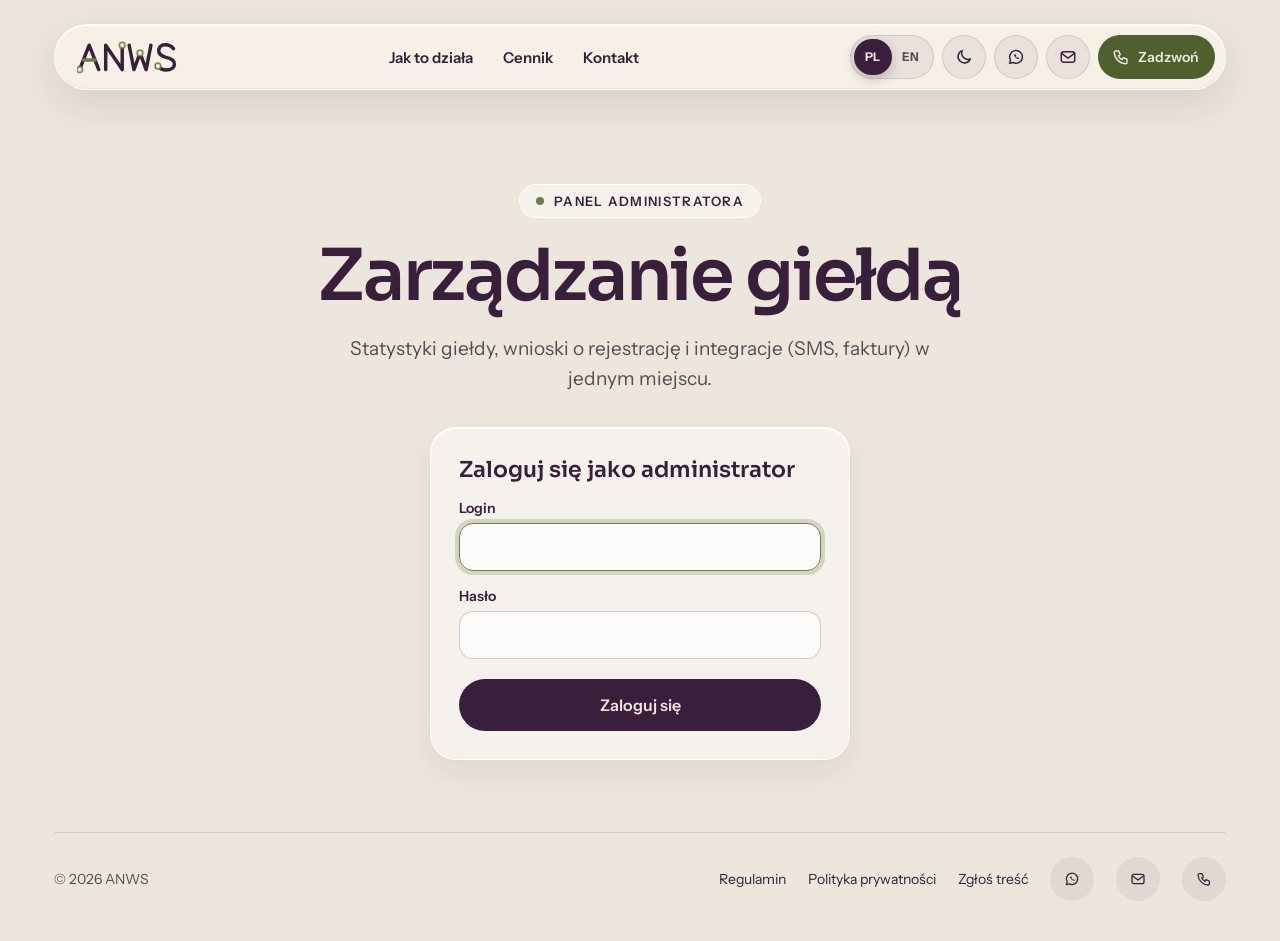
==== commit 128e7f32: "Panel administratora: zakładka Integracje (SMSAPI.pl, Fakturownia) w trybie prototypu - js/integrati" ====
--- a/admin.html
+++ b/admin.html
@@ -27,7 +27,7 @@
 <link rel="preconnect" href="https://fonts.googleapis.com">
 <link rel="preconnect" href="https://fonts.gstatic.com" crossorigin>
 <link rel="stylesheet" href="https://fonts.googleapis.com/css2?family=Sora:wght@500;600;700&family=Instrument+Sans:wght@400;500;600&display=swap">
-<link rel="stylesheet" href="css/style.css?v=202610142103">
+<link rel="stylesheet" href="css/style.css?v=202610142138">
 </head>
 <body data-title-key="legal.adminTitle">
 <a class="skip" href="#tresc" data-i18n="skip">Przejdź do treści</a>
@@ -148,7 +148,7 @@
       <section class="p-hero admin-hero">
         <span class="badge"><span class="live" aria-hidden="true"></span><span data-i18n="adm.badge">Panel administratora</span></span>
         <h1 class="p-title" data-i18n="adm.title">Zarządzanie giełdą</h1>
-        <p class="lead p-lead" data-i18n="adm.lead">Statystyki giełdy, dokumenty przewoźników i wnioski o rejestrację w jednym miejscu.</p>
+        <p class="lead p-lead" data-i18n="adm.lead">Statystyki giełdy, wnioski o rejestrację i integracje (SMS, faktury) w jednym miejscu.</p>
       </section>
 
       <div class="admin-card admin-login" id="admin-login" hidden>
@@ -172,6 +172,7 @@
           <div class="admin-tabs admin-views" role="tablist" aria-label="Widok panelu" data-i18n-aria="adm.views">
             <button type="button" role="tab" id="tab-stats" aria-controls="view-stats" aria-selected="true" data-view="stats"><span data-i18n="adm.vStats">Statystyki</span></button>
             <button type="button" role="tab" id="tab-regs" aria-controls="view-regs" aria-selected="false" data-view="regs"><span data-i18n="adm.vRegs">Wnioski o rejestrację</span> <b id="cnt-pending-top">0</b></button>
+            <button type="button" role="tab" id="tab-int" aria-controls="view-int" aria-selected="false" data-view="int"><span data-i18n="int.tab">Integracje</span></button>
           </div>
           <div class="admin-who"><span id="adm-who"></span> <button type="button" class="sub-logout" id="adm-logout" data-i18n="sub.logout">Wyloguj się</button></div>
         </div>
@@ -182,6 +183,9 @@
 
         <!-- statystyki giełdy -->
         <section class="st-view" id="view-stats" role="tabpanel" aria-labelledby="tab-stats"></section>
+
+        <!-- integracje: SMSAPI i Fakturownia -->
+        <section class="int-view" id="view-int" role="tabpanel" aria-labelledby="tab-int" hidden></section>
 
         <!-- wnioski o rejestrację -->
         <section id="view-regs" role="tabpanel" aria-labelledby="tab-regs" hidden>
@@ -269,10 +273,11 @@
   </div>
 </dialog>
 
-<script src="js/i18n.js?v=202610142103"></script>
-<script src="js/auth.js?v=202610142103"></script>
-<script src="js/orders.js?v=202610142103"></script>
-<script src="js/main.js?v=202610142103" defer></script>
-<script src="js/admin.js?v=202610142103" defer></script>
+<script src="js/i18n.js?v=202610142138"></script>
+<script src="js/auth.js?v=202610142138"></script>
+<script src="js/integrations.js?v=202610142138"></script>
+<script src="js/orders.js?v=202610142138"></script>
+<script src="js/main.js?v=202610142138" defer></script>
+<script src="js/admin.js?v=202610142138" defer></script>
 </body>
 </html>
--- a/css/style.css
+++ b/css/style.css
@@ -1884,3 +1884,50 @@
 .cr-urgent-info { display: flex; align-items: flex-start; gap: 8px; padding: 12px 14px; border-radius: 14px; font-size: 13.5px; line-height: 1.45; background: var(--ib-bg); color: var(--ink-muted); }
 .cr-urgent-info[data-state="yes"] { background: var(--gold, #E9C98A); color: var(--gold-ink, #3A2410); font-weight: 600; }
 .cr-urgent-info svg { flex-shrink: 0; margin-top: 3px; }
+
+/* ---------- panel administratora: integracje ---------- */
+#view-int { display: grid; gap: 18px; }
+#view-int[hidden] { display: none; }
+.int-note { display: grid; gap: 4px; padding: 14px 18px; border-radius: 18px; background: rgba(168, 121, 63, .14); border: 1px solid rgba(168, 121, 63, .35); font-size: 14px; line-height: 1.5; }
+.int-grid { align-items: start; }
+.int-card { gap: 14px; }
+.int-head { display: flex; justify-content: space-between; align-items: flex-start; gap: 12px; }
+.int-head h2 { margin-bottom: 10px; }
+.int-pill { flex-shrink: 0; padding: 3px 10px; border-radius: 999px; font-size: 12px; font-weight: 700; background: var(--ib-border); color: var(--ink-muted); white-space: nowrap; }
+.int-pill.is-on { background: var(--ok-bg); color: var(--ok-ink); }
+.int-card .field { gap: 4px; }
+.int-card textarea, .int-card select { width: 100%; padding: 10px 14px; border-radius: 14px; border: 1.5px solid var(--input-border); background: var(--input-bg); color: var(--ink); font: 500 15px/1.45 var(--font-body); }
+.int-card select { min-height: 48px; }
+.int-check { align-items: flex-start; min-height: 0; line-height: 1.4; }
+.int-check .check-box { flex-shrink: 0; margin-top: 2px; }
+.int-check > span:last-child { display: grid; gap: 2px; }
+.int-check small { font-size: 12.5px; color: var(--ink-muted); font-weight: 500; }
+.int-key-state { font-size: 12.5px; color: var(--ink-muted); }
+.int-chips { display: flex; flex-wrap: wrap; gap: 6px; margin-top: 6px; }
+.int-chip { padding: 3px 9px; border-radius: 999px; border: 1px solid var(--ib-border); background: var(--ib-bg); color: var(--ink); font: 600 12px var(--font-body); cursor: pointer; }
+.int-chip:hover { background: var(--ib-hover); }
+.int-preview { display: grid; gap: 6px; padding: 12px 14px; border-radius: 14px; background: var(--ib-bg); }
+.int-pv-label { font-size: 11.5px; font-weight: 700; letter-spacing: .06em; text-transform: uppercase; color: var(--ink-muted); }
+.int-pv-text { font-family: ui-monospace, SFMono-Regular, Menlo, monospace; font-size: 13px; line-height: 1.5; overflow-wrap: anywhere; }
+.int-pv-meta { font-size: 12.5px; font-weight: 600; color: var(--ok-ink); }
+.int-pv-meta.is-warn { color: var(--err-ink); }
+.int-row { display: flex; flex-wrap: wrap; align-items: flex-end; gap: 10px; }
+.int-row .field { flex: 1 1 200px; }
+.int-row .call-btn { min-height: 48px; }
+.int-row3 { display: grid; grid-template-columns: 1fr 1fr; gap: 10px; }
+.int-kinds { display: grid; gap: 10px; margin: 0; padding: 14px; border-radius: 16px; border: 1px solid var(--ib-border); }
+.int-kinds legend { padding: 0 6px; font-weight: 700; font-size: 14px; }
+.int-kinds .field { margin: -4px 0 6px 32px; }
+.int-kinds .field label { font-size: 12px; color: var(--ink-muted); }
+.int-domain input { padding-right: 140px; }
+.int-msg { font-size: 13.5px; color: var(--ok-ink); font-weight: 600; }
+.int-msg.is-warn { color: var(--ink); font-weight: 500; padding: 10px 12px; border-radius: 12px; background: rgba(168, 121, 63, .14); }
+.int-q { min-width: 760px; }
+.int-q td { vertical-align: top; font-size: 13.5px; }
+.int-q td b { display: block; font-size: 13.5px; }
+.int-q td small { display: block; font-size: 12px; color: var(--ink-muted); }
+.int-json summary { margin-top: 4px; font-size: 12px; color: var(--accent-text); cursor: pointer; }
+.int-json pre { margin-top: 6px; padding: 10px; border-radius: 10px; background: var(--ib-bg); font-size: 11.5px; line-height: 1.4; overflow: auto; max-height: 260px; }
+@media (max-width: 520px) { .int-row3 { grid-template-columns: 1fr; } .int-kinds .field { margin-left: 0; } }
+.int-domain { position: relative; }
+.int-domain span { position: absolute; right: 16px; top: 50%; transform: translateY(-50%); font-weight: 600; color: var(--ink-muted); pointer-events: none; }
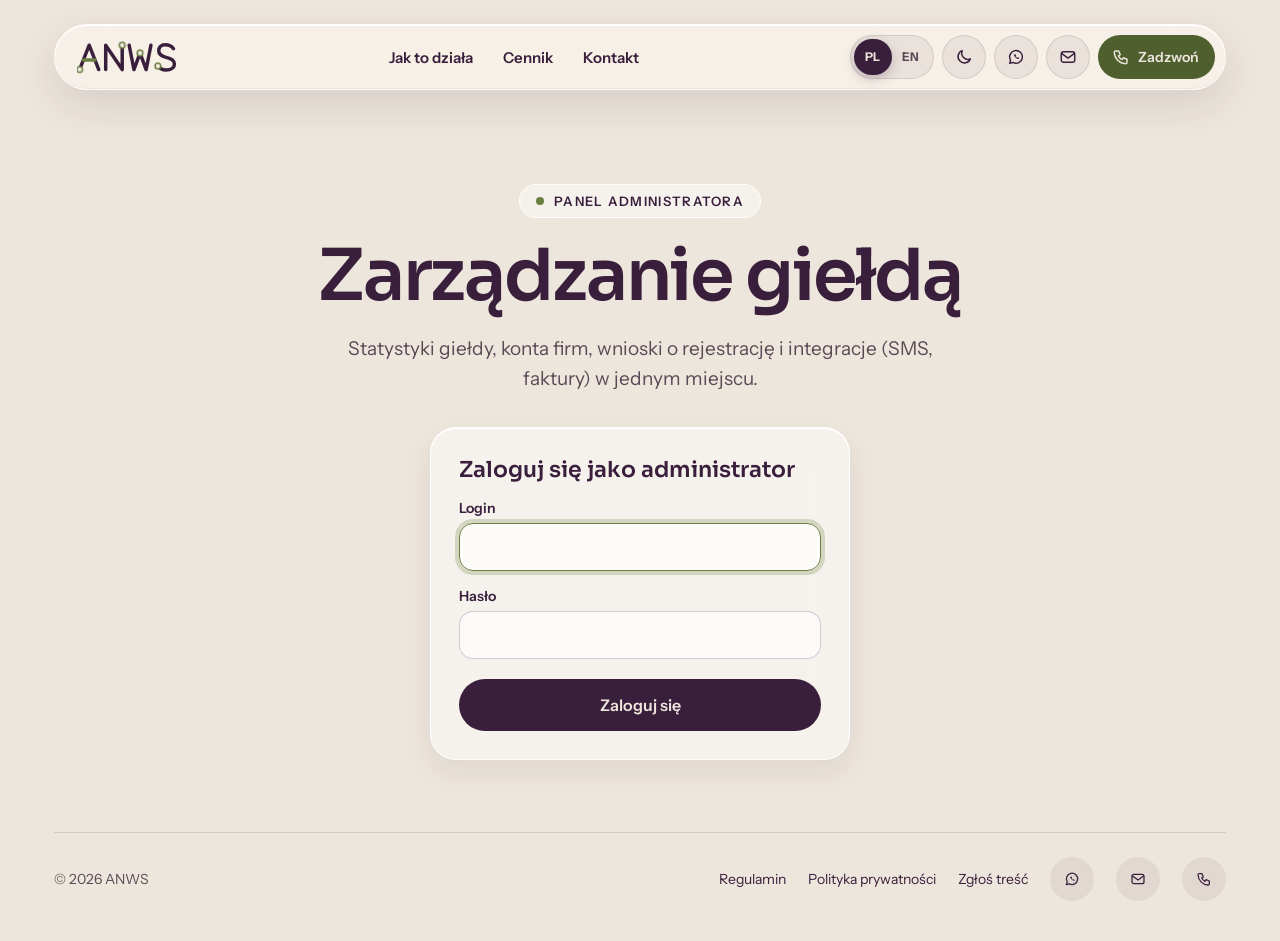
==== commit bfcb240e: "Panel administratora: zakładka Konta użytkowników; integracje SMSAPI i Fakturownia (prototyp) - Kont" ====
--- a/admin.html
+++ b/admin.html
@@ -27,7 +27,7 @@
 <link rel="preconnect" href="https://fonts.googleapis.com">
 <link rel="preconnect" href="https://fonts.gstatic.com" crossorigin>
 <link rel="stylesheet" href="https://fonts.googleapis.com/css2?family=Sora:wght@500;600;700&family=Instrument+Sans:wght@400;500;600&display=swap">
-<link rel="stylesheet" href="css/style.css?v=202610142138">
+<link rel="stylesheet" href="css/style.css?v=202610142159">
 </head>
 <body data-title-key="legal.adminTitle">
 <a class="skip" href="#tresc" data-i18n="skip">Przejdź do treści</a>
@@ -148,7 +148,7 @@
       <section class="p-hero admin-hero">
         <span class="badge"><span class="live" aria-hidden="true"></span><span data-i18n="adm.badge">Panel administratora</span></span>
         <h1 class="p-title" data-i18n="adm.title">Zarządzanie giełdą</h1>
-        <p class="lead p-lead" data-i18n="adm.lead">Statystyki giełdy, wnioski o rejestrację i integracje (SMS, faktury) w jednym miejscu.</p>
+        <p class="lead p-lead" data-i18n="adm.lead">Statystyki giełdy, konta firm, wnioski o rejestrację i integracje (SMS, faktury) w jednym miejscu.</p>
       </section>
 
       <div class="admin-card admin-login" id="admin-login" hidden>
@@ -172,6 +172,7 @@
           <div class="admin-tabs admin-views" role="tablist" aria-label="Widok panelu" data-i18n-aria="adm.views">
             <button type="button" role="tab" id="tab-stats" aria-controls="view-stats" aria-selected="true" data-view="stats"><span data-i18n="adm.vStats">Statystyki</span></button>
             <button type="button" role="tab" id="tab-regs" aria-controls="view-regs" aria-selected="false" data-view="regs"><span data-i18n="adm.vRegs">Wnioski o rejestrację</span> <b id="cnt-pending-top">0</b></button>
+            <button type="button" role="tab" id="tab-acc" aria-controls="view-acc" aria-selected="false" data-view="acc"><span data-i18n="acc.tab">Konta użytkowników</span> <b id="cnt-acc">0</b></button>
             <button type="button" role="tab" id="tab-int" aria-controls="view-int" aria-selected="false" data-view="int"><span data-i18n="int.tab">Integracje</span></button>
           </div>
           <div class="admin-who"><span id="adm-who"></span> <button type="button" class="sub-logout" id="adm-logout" data-i18n="sub.logout">Wyloguj się</button></div>
@@ -183,6 +184,9 @@
 
         <!-- statystyki giełdy -->
         <section class="st-view" id="view-stats" role="tabpanel" aria-labelledby="tab-stats"></section>
+
+        <!-- konta użytkowników: przegląd firm i zarządzanie -->
+        <section class="acc-view" id="view-acc" role="tabpanel" aria-labelledby="tab-acc" hidden></section>
 
         <!-- integracje: SMSAPI i Fakturownia -->
         <section class="int-view" id="view-int" role="tabpanel" aria-labelledby="tab-int" hidden></section>
@@ -273,11 +277,11 @@
   </div>
 </dialog>
 
-<script src="js/i18n.js?v=202610142138"></script>
-<script src="js/auth.js?v=202610142138"></script>
-<script src="js/integrations.js?v=202610142138"></script>
-<script src="js/orders.js?v=202610142138"></script>
-<script src="js/main.js?v=202610142138" defer></script>
-<script src="js/admin.js?v=202610142138" defer></script>
+<script src="js/i18n.js?v=202610142159"></script>
+<script src="js/auth.js?v=202610142159"></script>
+<script src="js/integrations.js?v=202610142159"></script>
+<script src="js/orders.js?v=202610142159"></script>
+<script src="js/main.js?v=202610142159" defer></script>
+<script src="js/admin.js?v=202610142159" defer></script>
 </body>
 </html>
--- a/css/style.css
+++ b/css/style.css
@@ -1931,3 +1931,58 @@
 @media (max-width: 520px) { .int-row3 { grid-template-columns: 1fr; } .int-kinds .field { margin-left: 0; } }
 .int-domain { position: relative; }
 .int-domain span { position: absolute; right: 16px; top: 50%; transform: translateY(-50%); font-weight: 600; color: var(--ink-muted); pointer-events: none; }
+.hi-state.is-free { background: var(--ok-bg); color: var(--ok-ink); }
+
+/* ---------- panel administratora: konta użytkowników ---------- */
+#view-acc { display: grid; gap: 16px; }
+#view-acc[hidden] { display: none; }
+.acc-bar { display: flex; flex-wrap: wrap; gap: 10px; align-items: center; }
+.acc-bar input, .acc-bar select, .acc-input { min-height: 46px; padding: 0 14px; border-radius: 14px; border: 1.5px solid var(--input-border); background: var(--input-bg); color: var(--ink); font: 500 15px var(--font-body); }
+.acc-bar input { flex: 2 1 260px; }
+.acc-bar select { flex: 1 1 180px; }
+.acc-bar .acc-csv { min-height: 46px; flex: 0 0 auto; }
+textarea.acc-input { width: 100%; min-height: 0; padding: 10px 14px; line-height: 1.45; resize: vertical; }
+.acc-count { margin: 0; }
+.acc-list { display: grid; gap: 14px; }
+.acc-acard { gap: 14px; padding: 22px 24px; }
+.acc-acard.is-blocked { border-color: var(--err-border); }
+.acc-ahead { display: flex; flex-wrap: wrap; justify-content: space-between; align-items: flex-start; gap: 8px 16px; }
+.acc-who { display: grid; gap: 2px; min-width: 0; }
+.acc-who h3 { font-size: 19px; overflow-wrap: anywhere; }
+.acc-sub { font-size: 13px; color: var(--ink-muted); }
+.acc-pills { display: flex; flex-wrap: wrap; gap: 6px; }
+.acc-pill { padding: 3px 10px; border-radius: 999px; font-size: 12px; font-weight: 700; background: var(--ib-border); color: var(--ink-muted); white-space: nowrap; }
+.acc-pill.st-active, .acc-pill.pl-sub { background: var(--ok-bg); color: var(--ok-ink); }
+.acc-pill.st-blocked { background: var(--err-bg); color: var(--err-ink); }
+.acc-pill.pl-trial { background: rgba(168, 121, 63, .18); color: var(--ink); }
+.acc-blocked { font-size: 13.5px; color: var(--err-ink); font-weight: 600; }
+.acc-dl2 { grid-template-columns: repeat(auto-fit, minmax(170px, 1fr)); }
+.acc-stats { display: grid; grid-template-columns: repeat(4, minmax(0, 1fr)); gap: 8px; }
+.acc-stats div { display: grid; gap: 2px; padding: 10px 12px; border-radius: 14px; background: var(--ib-bg); }
+.acc-stats span { font-size: 11.5px; font-weight: 700; letter-spacing: .05em; text-transform: uppercase; color: var(--ink-muted); }
+.acc-stats b { font-size: 17px; font-variant-numeric: tabular-nums; }
+.acc-stats .is-warn b { color: var(--err-ink); }
+.acc-manage summary { cursor: pointer; font-weight: 700; color: var(--accent-text); padding: 4px 0; }
+.acc-mbody { display: grid; grid-template-columns: repeat(2, minmax(0, 1fr)); gap: 12px; margin-top: 10px; }
+.acc-sec { display: grid; gap: 8px; align-content: start; padding: 14px 16px; border-radius: 16px; border: 1px solid var(--ib-border); }
+.acc-sec h4 { font-size: 15px; }
+.acc-sec .call-btn { justify-self: start; min-height: 44px; padding: 0 18px; }
+.acc-wide, .acc-edit { grid-column: 1 / -1; }
+.acc-line { display: flex; flex-wrap: wrap; gap: 8px; }
+.acc-line .acc-input { flex: 1 1 200px; }
+.acc-egrid { display: grid; grid-template-columns: repeat(auto-fit, minmax(200px, 1fr)); gap: 8px 12px; }
+.acc-f { display: grid; gap: 4px; font-size: 12.5px; font-weight: 600; color: var(--ink-muted); }
+.acc-f .acc-input { width: 100%; }
+.call-btn-danger-soft { border: 1px solid var(--err-border); background: var(--err-bg); color: var(--err-ink); }
+.call-btn-danger-soft:hover { background: var(--err-ink); color: #fff; }
+.acc-last { list-style: none; margin: 0; padding: 0; display: grid; gap: 6px; }
+.acc-last li { display: grid; grid-template-columns: 100px minmax(0, 1fr) 90px 90px 130px; gap: 10px; align-items: center; font-size: 13.5px; padding: 6px 0; border-top: 1px solid var(--line); }
+.acc-last li b { overflow-wrap: anywhere; }
+.acc-ost { justify-self: end; padding: 1px 8px; border-radius: 999px; font-size: 11.5px; font-weight: 700; background: var(--ib-border); color: var(--ink-muted); }
+.acc-msg { font-size: 13.5px; font-weight: 600; color: var(--ok-ink); margin-top: 8px; }
+@media (max-width: 760px) {
+  .acc-mbody { grid-template-columns: minmax(0, 1fr); }
+  .acc-stats { grid-template-columns: repeat(2, minmax(0, 1fr)); }
+  .acc-last li { grid-template-columns: 1fr auto; }
+  .acc-last li > span:nth-child(3), .acc-last li > span:nth-child(4) { display: none; }
+}
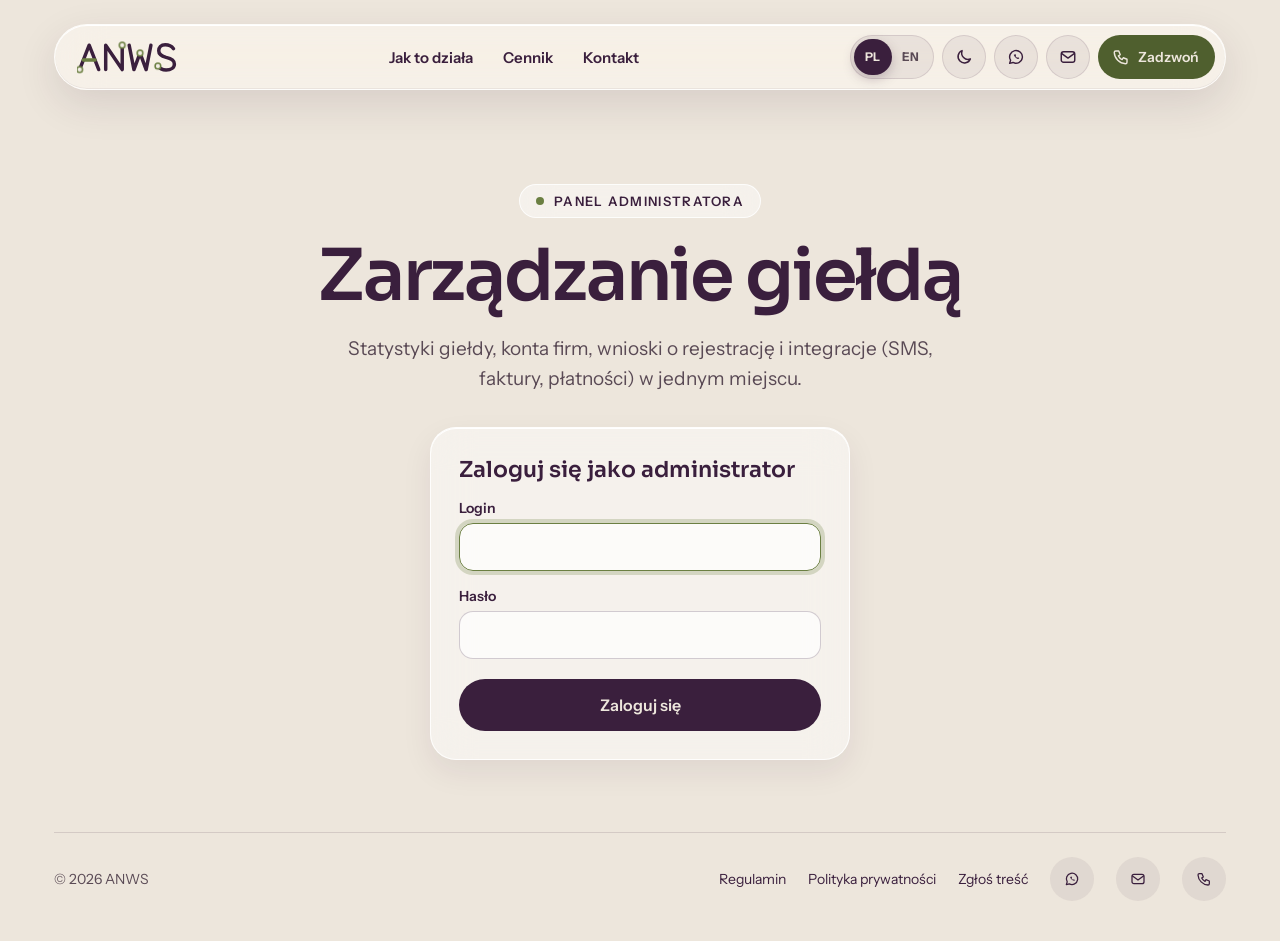
==== commit a5778dc8: "Integracja PayU: płatności za abonament, opłaty i prowizje; faktury Fakturowni oznaczane jako opłaco" ====
--- a/admin.html
+++ b/admin.html
@@ -27,7 +27,7 @@
 <link rel="preconnect" href="https://fonts.googleapis.com">
 <link rel="preconnect" href="https://fonts.gstatic.com" crossorigin>
 <link rel="stylesheet" href="https://fonts.googleapis.com/css2?family=Sora:wght@500;600;700&family=Instrument+Sans:wght@400;500;600&display=swap">
-<link rel="stylesheet" href="css/style.css?v=202610142159">
+<link rel="stylesheet" href="css/style.css?v=202610142224">
 </head>
 <body data-title-key="legal.adminTitle">
 <a class="skip" href="#tresc" data-i18n="skip">Przejdź do treści</a>
@@ -148,7 +148,7 @@
       <section class="p-hero admin-hero">
         <span class="badge"><span class="live" aria-hidden="true"></span><span data-i18n="adm.badge">Panel administratora</span></span>
         <h1 class="p-title" data-i18n="adm.title">Zarządzanie giełdą</h1>
-        <p class="lead p-lead" data-i18n="adm.lead">Statystyki giełdy, konta firm, wnioski o rejestrację i integracje (SMS, faktury) w jednym miejscu.</p>
+        <p class="lead p-lead" data-i18n="adm.lead">Statystyki giełdy, konta firm, wnioski o rejestrację i integracje (SMS, faktury, płatności) w jednym miejscu.</p>
       </section>
 
       <div class="admin-card admin-login" id="admin-login" hidden>
@@ -277,11 +277,12 @@
   </div>
 </dialog>
 
-<script src="js/i18n.js?v=202610142159"></script>
-<script src="js/auth.js?v=202610142159"></script>
-<script src="js/integrations.js?v=202610142159"></script>
-<script src="js/orders.js?v=202610142159"></script>
-<script src="js/main.js?v=202610142159" defer></script>
-<script src="js/admin.js?v=202610142159" defer></script>
+<script src="js/i18n.js?v=202610142224"></script>
+<script src="js/auth.js?v=202610142224"></script>
+<script src="js/integrations.js?v=202610142224"></script>
+<script src="js/payu.js?v=202610142224" defer></script>
+<script src="js/orders.js?v=202610142224"></script>
+<script src="js/main.js?v=202610142224" defer></script>
+<script src="js/admin.js?v=202610142224" defer></script>
 </body>
 </html>
--- a/css/style.css
+++ b/css/style.css
@@ -1986,3 +1986,25 @@
   .acc-last li { grid-template-columns: 1fr auto; }
   .acc-last li > span:nth-child(3), .acc-last li > span:nth-child(4) { display: none; }
 }
+
+/* ---------- PayU: okno płatności i ustawienia ---------- */
+.pay-dlg .g-dlg { width: min(480px, calc(100vw - 32px)); }
+.pay-brand { display: flex; align-items: center; gap: 10px; margin-bottom: -6px; }
+.pay-logo { font-family: var(--font-display); font-weight: 700; font-size: 22px; letter-spacing: -.01em; color: #2E8B37; }
+.pay-env { padding: 2px 9px; border-radius: 999px; font-size: 11.5px; font-weight: 700; background: rgba(168, 121, 63, .18); color: var(--ink); }
+.pay-env:empty { display: none; }
+.pay-body { display: grid; gap: 14px; }
+.pay-sum .db-row span { min-width: 0; overflow-wrap: anywhere; }
+.pay-sum .pay-sub { font-size: 13.5px; }
+.pay-methods { display: grid; gap: 8px; margin: 0; padding: 0; border: 0; }
+.pay-methods legend { font-weight: 700; font-size: 14px; margin-bottom: 6px; }
+.pay-m { display: flex; align-items: center; gap: 10px; padding: 12px 14px; border-radius: 14px; border: 1.5px solid var(--ib-border); cursor: pointer; font-weight: 600; }
+.pay-m:has(input:checked) { border-color: var(--accent); box-shadow: 0 0 0 3px var(--input-ring); }
+.pay-m input { accent-color: var(--accent); width: 18px; height: 18px; }
+.pay-ok .db-title { font-size: 20px; }
+.hi-pay { min-height: 32px; padding: 0 12px; font-size: 13px; }
+.int-cols { display: grid; grid-template-columns: repeat(2, minmax(0, 1fr)); gap: 14px 22px; }
+.int-col { display: grid; gap: 14px; align-content: start; }
+.int-ro { min-height: 48px; display: flex; align-items: center; padding: 0 14px; border-radius: 14px; border: 1.5px dashed var(--input-border); font-size: 13.5px; color: var(--ink-muted); }
+.int-pi { display: block; }
+@media (max-width: 860px) { .int-cols { grid-template-columns: minmax(0, 1fr); } }
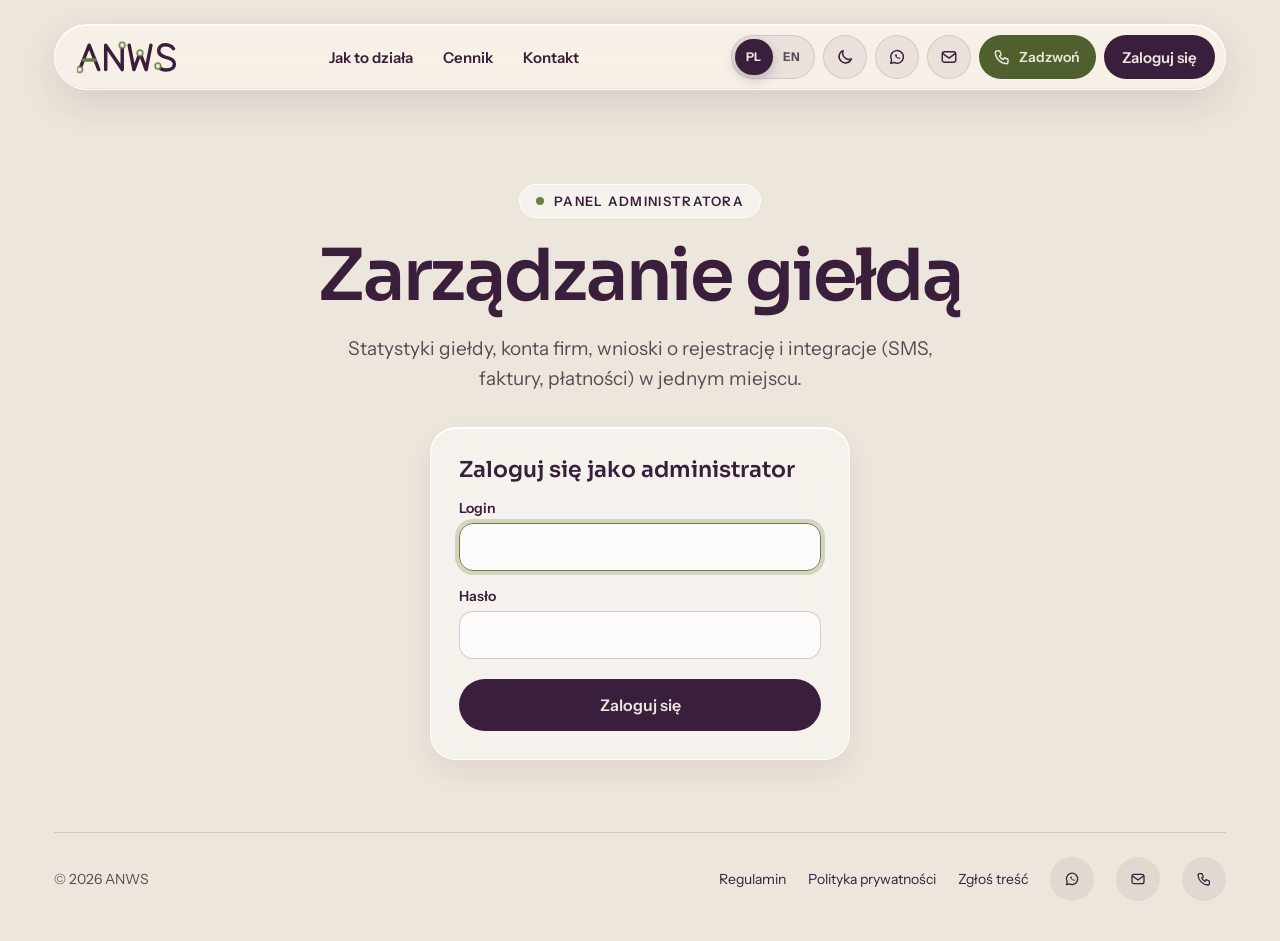
==== commit 08dea4a7: "Karta Pilnych przewozów z numeracją 01; powiadomienie administratora o nowym wniosku (dzwonek + e-ma" ====
--- a/admin.html
+++ b/admin.html
@@ -27,7 +27,7 @@
 <link rel="preconnect" href="https://fonts.googleapis.com">
 <link rel="preconnect" href="https://fonts.gstatic.com" crossorigin>
 <link rel="stylesheet" href="https://fonts.googleapis.com/css2?family=Sora:wght@500;600;700&family=Instrument+Sans:wght@400;500;600&display=swap">
-<link rel="stylesheet" href="css/style.css?v=202610142224">
+<link rel="stylesheet" href="css/style.css?v=202610162304">
 </head>
 <body data-title-key="legal.adminTitle">
 <a class="skip" href="#tresc" data-i18n="skip">Przejdź do treści</a>
@@ -126,6 +126,7 @@
           <svg class="ring" width="18" height="18" viewBox="0 0 24 24" fill="none" stroke="currentColor" stroke-width="1.9" stroke-linecap="round" stroke-linejoin="round" aria-hidden="true"><path d="M5 4h4l2 5-2.5 1.5a11 11 0 0 0 5 5L15 13l5 2v4a2 2 0 0 1-2 2A16 16 0 0 1 3 6a2 2 0 0 1 2-2"></path></svg>
           <span class="phone-num" data-i18n="call.btn">Zadzwoń</span>
         </a>
+        <div class="acct" data-acct></div>
         <button type="button" class="menu-btn ib" aria-label="Otwórz menu" aria-expanded="false" aria-controls="menu">
           <svg width="20" height="20" viewBox="0 0 24 24" fill="none" stroke="currentColor" stroke-width="2.2" stroke-linecap="round" aria-hidden="true"><path class="m1" d="M4 8h16"></path><path class="m2" d="M4 16h16"></path></svg>
         </button>
@@ -277,12 +278,13 @@
   </div>
 </dialog>
 
-<script src="js/i18n.js?v=202610142224"></script>
-<script src="js/auth.js?v=202610142224"></script>
-<script src="js/integrations.js?v=202610142224"></script>
-<script src="js/payu.js?v=202610142224" defer></script>
-<script src="js/orders.js?v=202610142224"></script>
-<script src="js/main.js?v=202610142224" defer></script>
-<script src="js/admin.js?v=202610142224" defer></script>
+<script src="js/i18n.js?v=202610162304"></script>
+<script src="js/auth.js?v=202610162304"></script>
+<script src="js/integrations.js?v=202610162304"></script>
+<script src="js/payu.js?v=202610162304" defer></script>
+<script src="js/orders.js?v=202610162304"></script>
+<script src="js/main.js?v=202610162304" defer></script>
+<script src="js/account.js?v=202610162304" defer></script>
+<script src="js/admin.js?v=202610162304" defer></script>
 </body>
 </html>
--- a/css/style.css
+++ b/css/style.css
@@ -2008,3 +2008,4 @@
 .int-ro { min-height: 48px; display: flex; align-items: center; padding: 0 14px; border-radius: 14px; border: 1.5px dashed var(--input-border); font-size: 13.5px; color: var(--ink-muted); }
 .int-pi { display: block; }
 @media (max-width: 860px) { .int-cols { grid-template-columns: minmax(0, 1fr); } }
+.ap-ic.registration { background: var(--bubble-olive); }
